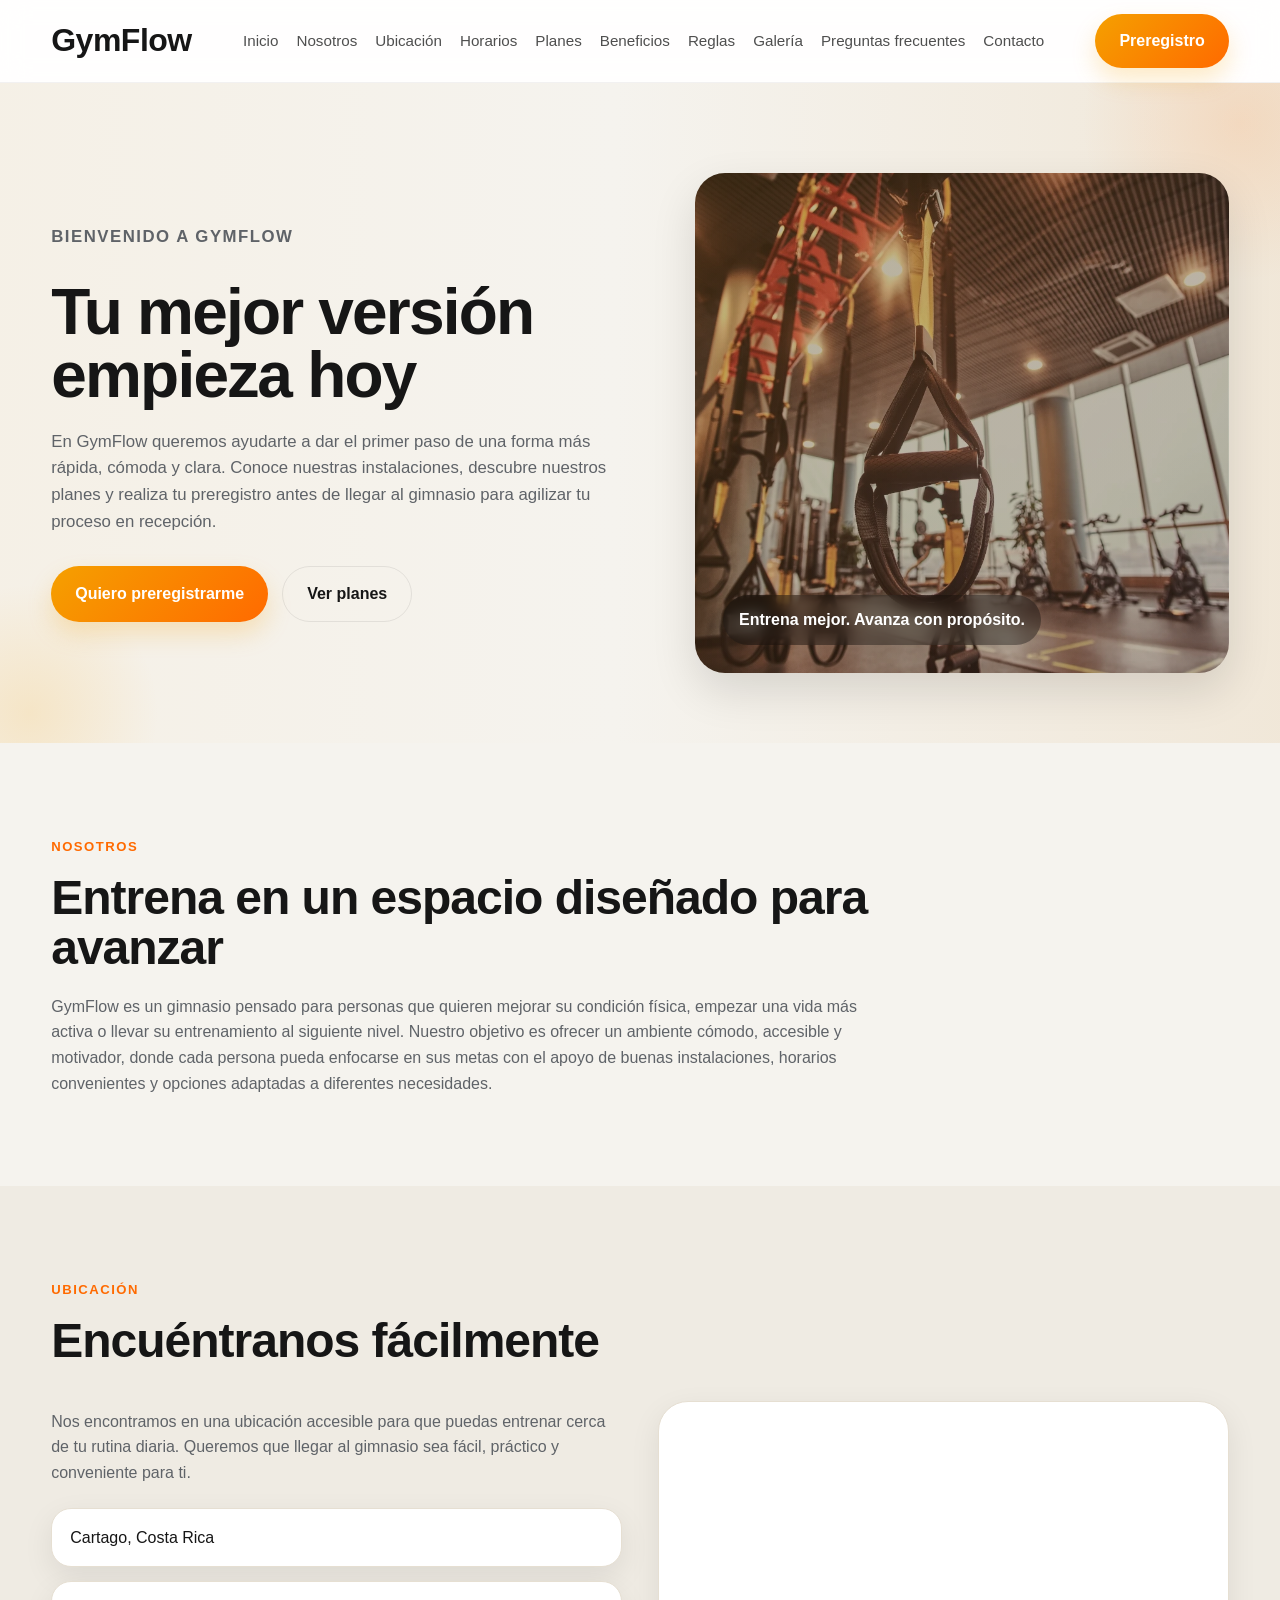
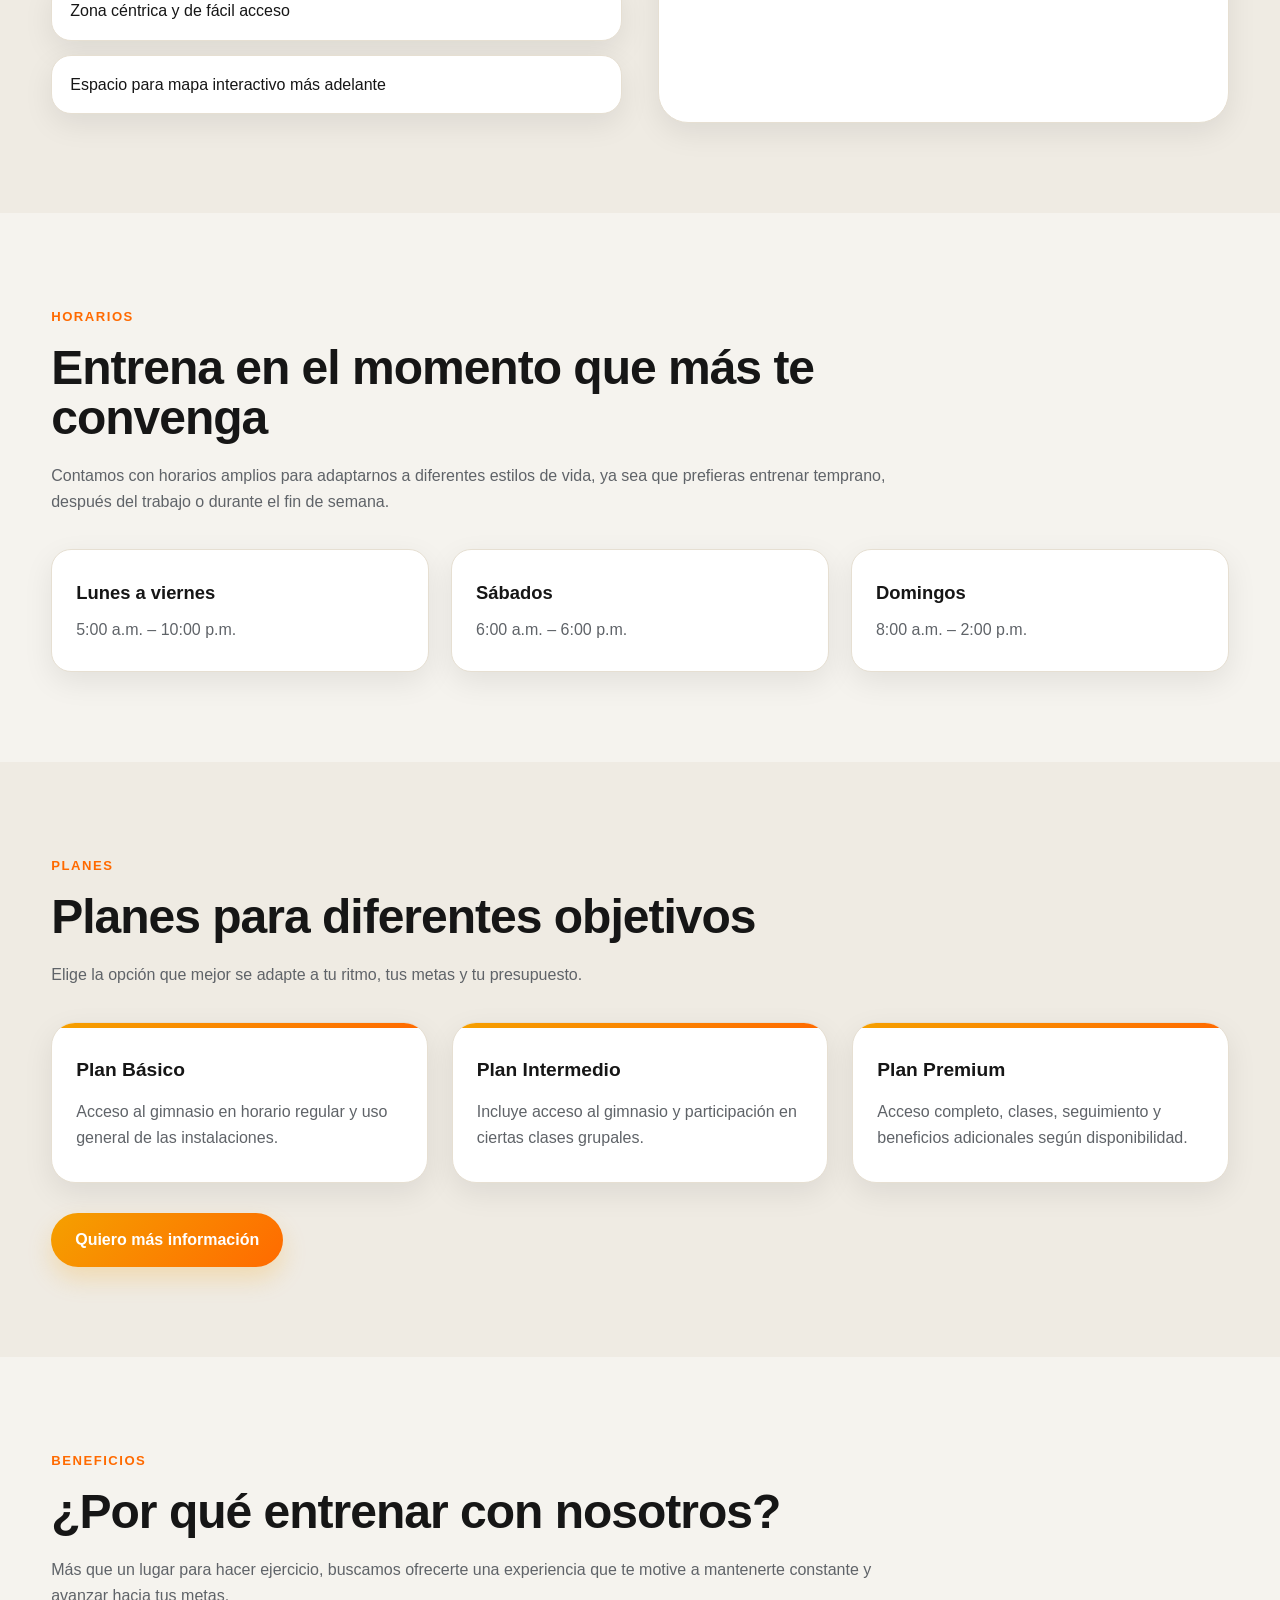
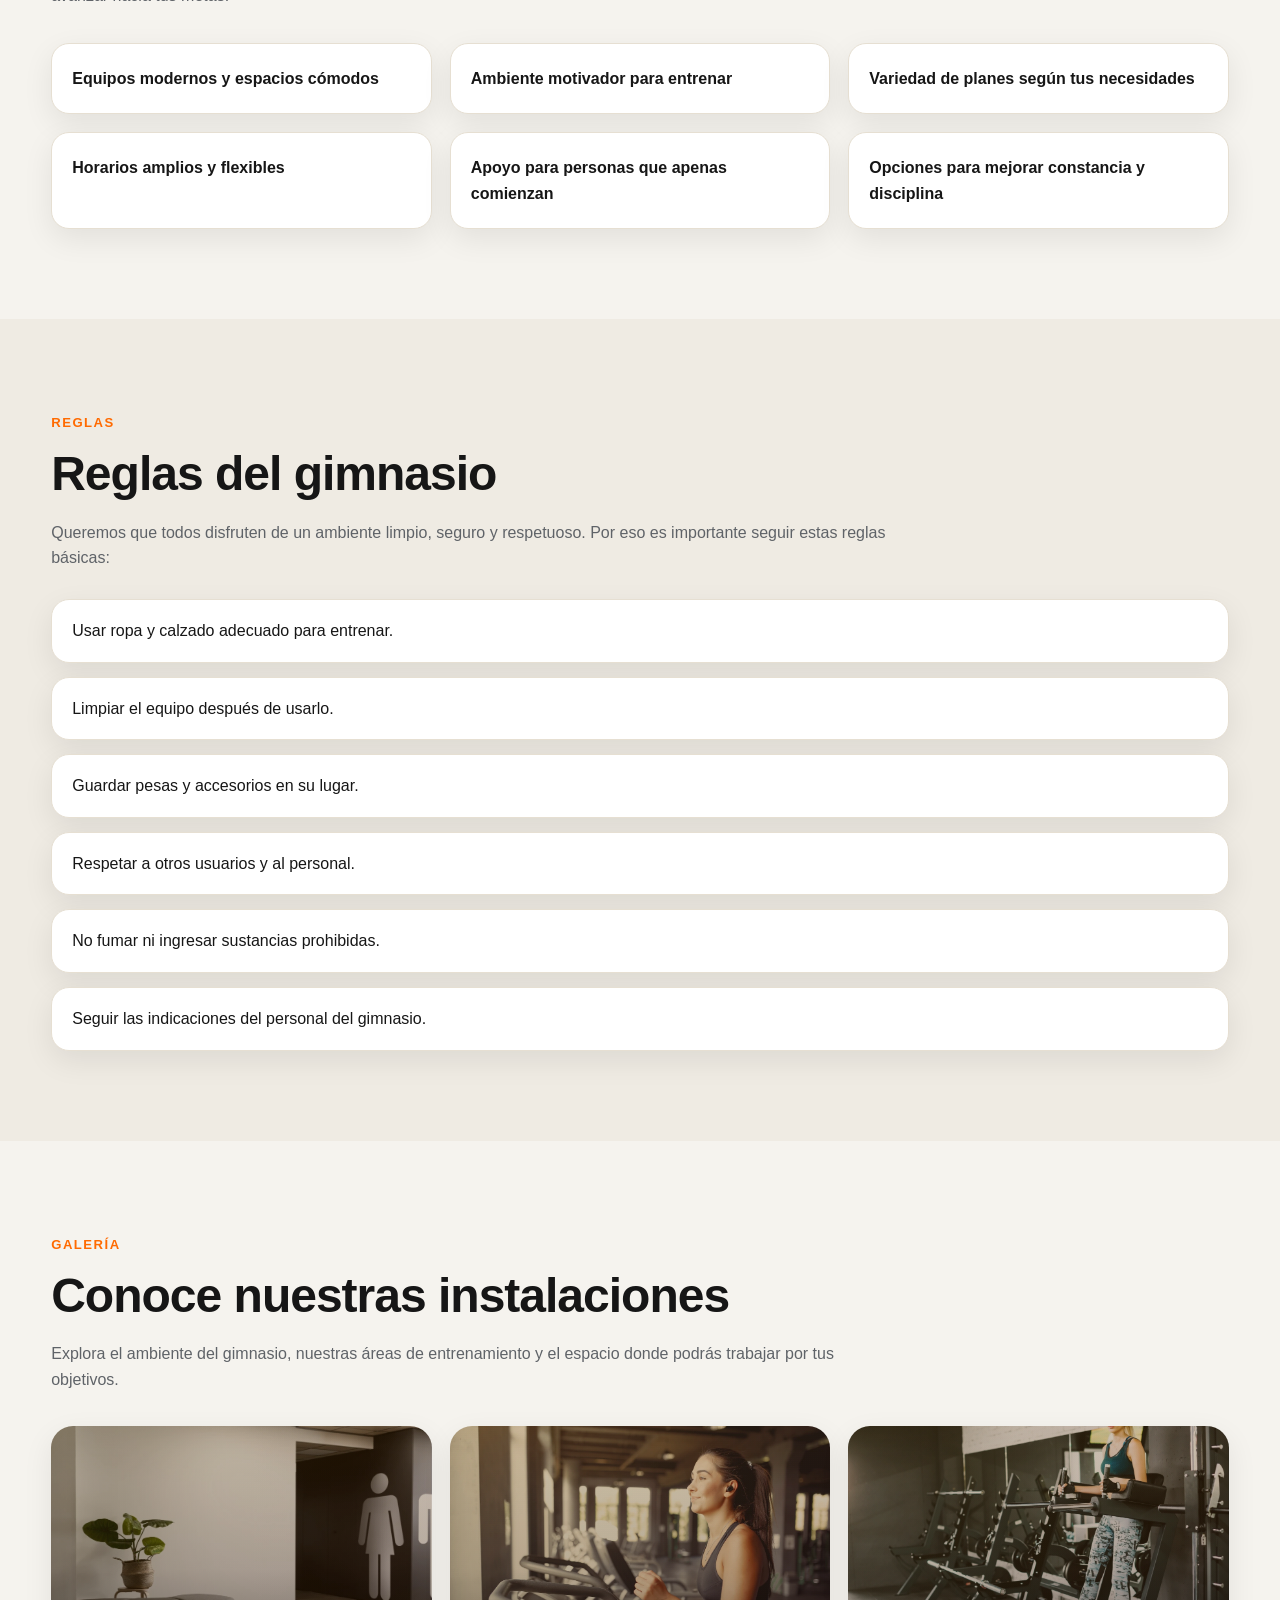
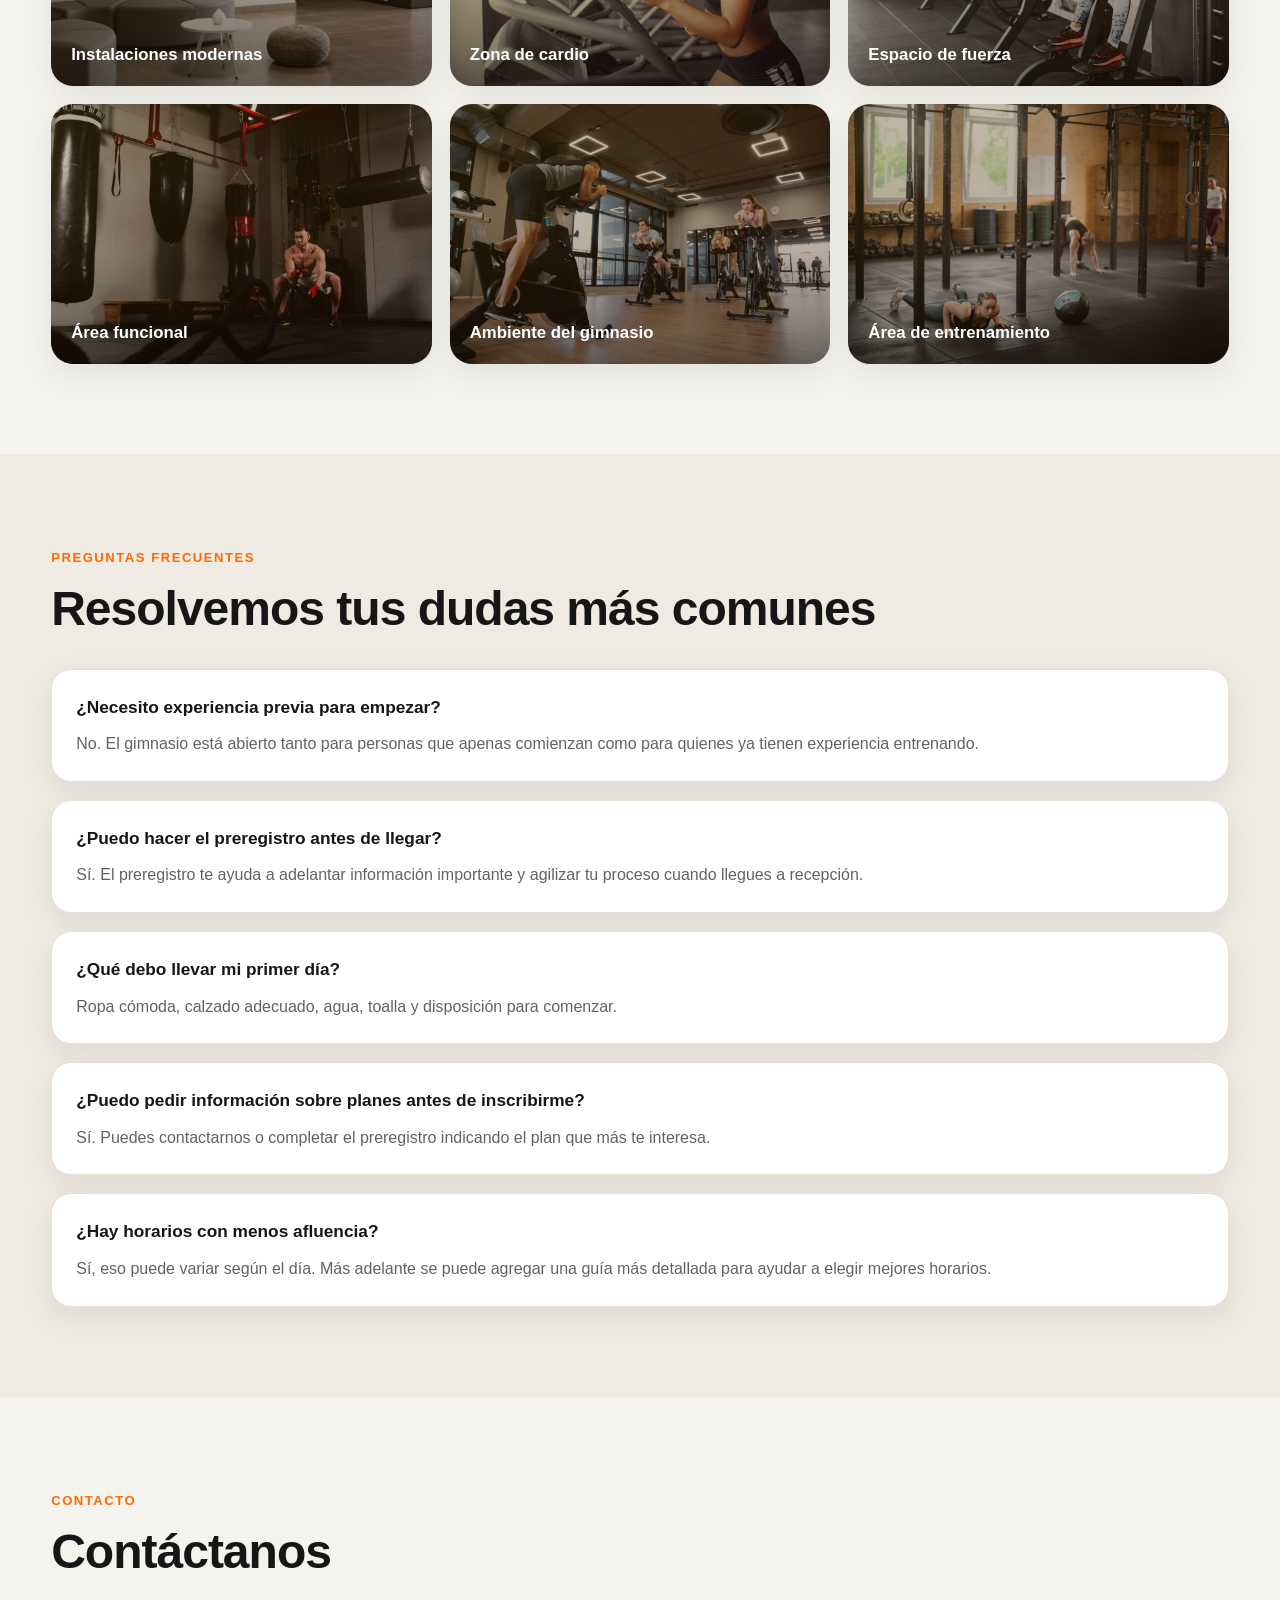
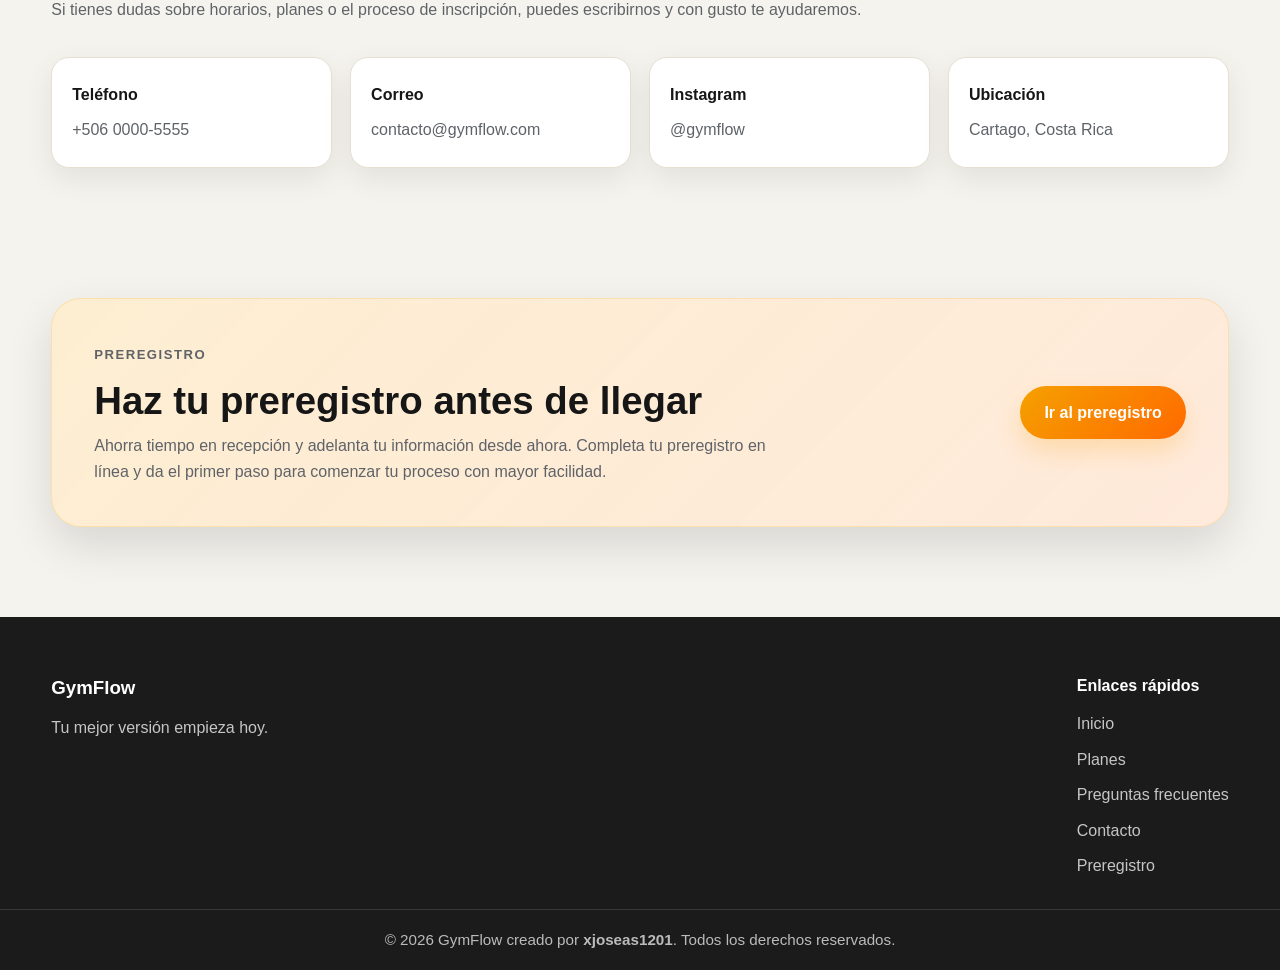
==== gymflow-frontend/index.html @ 2c4723ff "Initial frontend demo for GymFlow" ====
<!doctype html>
<html lang="es">
  <head>
    <meta charset="UTF-8" />
    <meta name="viewport" content="width=device-width, initial-scale=1.0" />
    <title>GymFlow | Tu mejor versión empieza hoy</title>
    <meta
      name="description"
      content="GymFlow es un gimnasio pensado para ayudarte a iniciar o mejorar tu entrenamiento. Conoce nuestros planes, horarios y realiza tu preregistro en línea."
    />

    <link rel="stylesheet" href="assets/css/style.css" />
    <link rel="stylesheet" href="assets/css/home.css" />
  </head>
  <body>
    <header class="header">
      <nav class="navbar container">
        <div class="logo">
          <a href="#inicio">GymFlow</a>
        </div>

        <ul class="nav-links">
          <li><a href="#inicio">Inicio</a></li>
          <li><a href="#nosotros">Nosotros</a></li>
          <li><a href="#ubicacion">Ubicación</a></li>
          <li><a href="#horarios">Horarios</a></li>
          <li><a href="#planes">Planes</a></li>
          <li><a href="#beneficios">Beneficios</a></li>
          <li><a href="#reglas">Reglas</a></li>
          <li><a href="#galeria">Galería</a></li>
          <li><a href="#faq">Preguntas frecuentes</a></li>
          <li><a href="#contacto">Contacto</a></li>
        </ul>

        <a href="pages/preregistro.html" class="btn btn-nav">Preregistro</a>
      </nav>
    </header>

    <main>
      <section id="inicio" class="hero">
        <div class="container hero-content">
          <div class="hero-text">
            <p class="hero-label">Bienvenido a GymFlow</p>
            <h1>Tu mejor versión empieza hoy</h1>
            <p>
              En GymFlow queremos ayudarte a dar el primer paso de una forma más
              rápida, cómoda y clara. Conoce nuestras instalaciones, descubre
              nuestros planes y realiza tu preregistro antes de llegar al
              gimnasio para agilizar tu proceso en recepción.
            </p>

            <div class="hero-buttons">
              <a href="pages/preregistro.html" class="btn btn-primary"
                >Quiero preregistrarme</a
              >
              <a href="#planes" class="btn btn-secondary">Ver planes</a>
            </div>
          </div>

          <div class="hero-image">
            <div class="image-placeholder">
              <p>Entrena mejor. Avanza con propósito.</p>
            </div>
          </div>
        </div>
      </section>

      <section id="nosotros" class="section">
        <div class="container">
          <div class="section-header">
            <p class="section-label">Nosotros</p>
            <h2>Entrena en un espacio diseñado para avanzar</h2>
          </div>

          <p class="section-text">
            GymFlow es un gimnasio pensado para personas que quieren mejorar su
            condición física, empezar una vida más activa o llevar su
            entrenamiento al siguiente nivel. Nuestro objetivo es ofrecer un
            ambiente cómodo, accesible y motivador, donde cada persona pueda
            enfocarse en sus metas con el apoyo de buenas instalaciones,
            horarios convenientes y opciones adaptadas a diferentes necesidades.
          </p>
        </div>
      </section>

      <section id="ubicacion" class="section section-alt">
        <div class="container">
          <div class="section-header">
            <p class="section-label">Ubicación</p>
            <h2>Encuéntranos fácilmente</h2>
          </div>

          <div class="two-columns">
            <div>
              <p class="section-text">
                Nos encontramos en una ubicación accesible para que puedas
                entrenar cerca de tu rutina diaria. Queremos que llegar al
                gimnasio sea fácil, práctico y conveniente para ti.
              </p>

              <ul class="info-list">
                <li>Cartago, Costa Rica</li>
                <li>Zona céntrica y de fácil acceso</li>
                <li>Espacio para mapa interactivo más adelante</li>
              </ul>
            </div>

            <div class="map-container">
              <iframe
                src="https://www.google.com/maps/embed?pb=!1m18!1m12!1m3!1d491.3841046056763!2d-83.93889364081153!3d9.844249893108488!2m3!1f0!2f0!3f0!3m2!1i1024!2i768!4f13.1!3m3!1m2!1s0x8fa11f0023ee3e59%3A0x6d7d7694dfd08d9c!2sParque%20Central%20Tejar%20de%20El%20Guarco!5e0!3m2!1ses-419!2scr!4v1776726598817!5m2!1ses-419!2scr"
                width="600"
                height="450"
                style="border: 0"
                allowfullscreen=""
                loading="lazy"
                referrerpolicy="no-referrer-when-downgrade"
              ></iframe>
            </div>
          </div>
        </div>
      </section>

      <section id="horarios" class="section">
        <div class="container">
          <div class="section-header">
            <p class="section-label">Horarios</p>
            <h2>Entrena en el momento que más te convenga</h2>
          </div>

          <p class="section-text">
            Contamos con horarios amplios para adaptarnos a diferentes estilos
            de vida, ya sea que prefieras entrenar temprano, después del trabajo
            o durante el fin de semana.
          </p>

          <div class="schedule-cards">
            <div class="schedule-card">
              <h3>Lunes a viernes</h3>
              <p>5:00 a.m. – 10:00 p.m.</p>
            </div>
            <div class="schedule-card">
              <h3>Sábados</h3>
              <p>6:00 a.m. – 6:00 p.m.</p>
            </div>
            <div class="schedule-card">
              <h3>Domingos</h3>
              <p>8:00 a.m. – 2:00 p.m.</p>
            </div>
          </div>
        </div>
      </section>

      <section id="planes" class="section section-alt">
        <div class="container">
          <div class="section-header">
            <p class="section-label">Planes</p>
            <h2>Planes para diferentes objetivos</h2>
          </div>

          <p class="section-text">
            Elige la opción que mejor se adapte a tu ritmo, tus metas y tu
            presupuesto.
          </p>

          <div class="cards-grid">
            <article class="card">
              <h3>Plan Básico</h3>
              <p>
                Acceso al gimnasio en horario regular y uso general de las
                instalaciones.
              </p>
            </article>

            <article class="card">
              <h3>Plan Intermedio</h3>
              <p>
                Incluye acceso al gimnasio y participación en ciertas clases
                grupales.
              </p>
            </article>

            <article class="card">
              <h3>Plan Premium</h3>
              <p>
                Acceso completo, clases, seguimiento y beneficios adicionales
                según disponibilidad.
              </p>
            </article>
          </div>

          <div class="section-action">
            <a href="#contacto" class="btn btn-primary"
              >Quiero más información</a
            >
          </div>
        </div>
      </section>

      <section id="beneficios" class="section">
        <div class="container">
          <div class="section-header">
            <p class="section-label">Beneficios</p>
            <h2>¿Por qué entrenar con nosotros?</h2>
          </div>

          <p class="section-text">
            Más que un lugar para hacer ejercicio, buscamos ofrecerte una
            experiencia que te motive a mantenerte constante y avanzar hacia tus
            metas.
          </p>

          <div class="benefits-grid">
            <div class="benefit-item">Equipos modernos y espacios cómodos</div>
            <div class="benefit-item">Ambiente motivador para entrenar</div>
            <div class="benefit-item">
              Variedad de planes según tus necesidades
            </div>
            <div class="benefit-item">Horarios amplios y flexibles</div>
            <div class="benefit-item">
              Apoyo para personas que apenas comienzan
            </div>
            <div class="benefit-item">
              Opciones para mejorar constancia y disciplina
            </div>
          </div>
        </div>
      </section>

      <section id="reglas" class="section section-alt">
        <div class="container">
          <div class="section-header">
            <p class="section-label">Reglas</p>
            <h2>Reglas del gimnasio</h2>
          </div>

          <p class="section-text">
            Queremos que todos disfruten de un ambiente limpio, seguro y
            respetuoso. Por eso es importante seguir estas reglas básicas:
          </p>

          <ul class="rules-list">
            <li>Usar ropa y calzado adecuado para entrenar.</li>
            <li>Limpiar el equipo después de usarlo.</li>
            <li>Guardar pesas y accesorios en su lugar.</li>
            <li>Respetar a otros usuarios y al personal.</li>
            <li>No fumar ni ingresar sustancias prohibidas.</li>
            <li>Seguir las indicaciones del personal del gimnasio.</li>
          </ul>
        </div>
      </section>

      <section id="galeria" class="section">
        <div class="container">
          <div class="section-header">
            <p class="section-label">Galería</p>
            <h2>Conoce nuestras instalaciones</h2>
          </div>

          <p class="section-text">
            Explora el ambiente del gimnasio, nuestras áreas de entrenamiento y
            el espacio donde podrás trabajar por tus objetivos.
          </p>

          <div class="gallery-grid">
            <div class="gallery-item gallery-item-1">
              Instalaciones modernas
            </div>
            <div class="gallery-item gallery-item-2">Zona de cardio</div>
            <div class="gallery-item gallery-item-3">Espacio de fuerza</div>
            <div class="gallery-item gallery-item-4">Área funcional</div>
            <div class="gallery-item gallery-item-5">Ambiente del gimnasio</div>
            <div class="gallery-item gallery-item-6">Área de entrenamiento</div>
          </div>
        </div>
      </section>

      <section id="faq" class="section section-alt">
        <div class="container">
          <div class="section-header">
            <p class="section-label">Preguntas frecuentes</p>
            <h2>Resolvemos tus dudas más comunes</h2>
          </div>

          <div class="faq-container">
            <article class="faq-item">
              <h3>¿Necesito experiencia previa para empezar?</h3>
              <p>
                No. El gimnasio está abierto tanto para personas que apenas
                comienzan como para quienes ya tienen experiencia entrenando.
              </p>
            </article>

            <article class="faq-item">
              <h3>¿Puedo hacer el preregistro antes de llegar?</h3>
              <p>
                Sí. El preregistro te ayuda a adelantar información importante y
                agilizar tu proceso cuando llegues a recepción.
              </p>
            </article>

            <article class="faq-item">
              <h3>¿Qué debo llevar mi primer día?</h3>
              <p>
                Ropa cómoda, calzado adecuado, agua, toalla y disposición para
                comenzar.
              </p>
            </article>

            <article class="faq-item">
              <h3>
                ¿Puedo pedir información sobre planes antes de inscribirme?
              </h3>
              <p>
                Sí. Puedes contactarnos o completar el preregistro indicando el
                plan que más te interesa.
              </p>
            </article>

            <article class="faq-item">
              <h3>¿Hay horarios con menos afluencia?</h3>
              <p>
                Sí, eso puede variar según el día. Más adelante se puede agregar
                una guía más detallada para ayudar a elegir mejores horarios.
              </p>
            </article>
          </div>
        </div>
      </section>

      <section id="contacto" class="section">
        <div class="container">
          <div class="section-header">
            <p class="section-label">Contacto</p>
            <h2>Contáctanos</h2>
          </div>

          <p class="section-text">
            Si tienes dudas sobre horarios, planes o el proceso de inscripción,
            puedes escribirnos y con gusto te ayudaremos.
          </p>

          <div class="contact-grid">
            <div class="contact-item">
              <h3>Teléfono</h3>
              <p>+506 0000-5555</p>
            </div>

            <div class="contact-item">
              <h3>Correo</h3>
              <p>contacto@gymflow.com</p>
            </div>

            <div class="contact-item">
              <h3>Instagram</h3>
              <p>@gymflow</p>
            </div>

            <div class="contact-item">
              <h3>Ubicación</h3>
              <p>Cartago, Costa Rica</p>
            </div>
          </div>
        </div>
      </section>

      <section class="cta-final">
        <div class="container cta-box">
          <div>
            <p class="section-label">Preregistro</p>
            <h2>Haz tu preregistro antes de llegar</h2>
            <p>
              Ahorra tiempo en recepción y adelanta tu información desde ahora.
              Completa tu preregistro en línea y da el primer paso para comenzar
              tu proceso con mayor facilidad.
            </p>
          </div>

          <div>
            <a href="pages/preregistro.html" class="btn btn-primary"
              >Ir al preregistro</a
            >
          </div>
        </div>
      </section>
    </main>

    <footer class="footer">
      <div class="container footer-content">
        <div>
          <h3>GymFlow</h3>
          <p>Tu mejor versión empieza hoy.</p>
        </div>

        <div>
          <h4>Enlaces rápidos</h4>
          <ul class="footer-links">
            <li><a href="#inicio">Inicio</a></li>
            <li><a href="#planes">Planes</a></li>
            <li><a href="#faq">Preguntas frecuentes</a></li>
            <li><a href="#contacto">Contacto</a></li>
            <li><a href="pages/preregistro.html">Preregistro</a></li>
          </ul>
        </div>
      </div>

      <div class="footer-bottom">
        <p>
          &copy; 2026 GymFlow creado por
          <strong
            ><a href="https://www.instagram.com/xjoseas1201"
              >xjoseas1201</a
            ></strong
          >. Todos los derechos reservados.
        </p>
      </div>
    </footer>

    <script src="assets/js/main.js"></script>
    <script src="assets/js/faq.js"></script>
  </body>
</html>
---- gymflow-frontend/assets/css/style.css ----
:root {
  --color-primary: #f5a000;
  --color-primary-dark: #d88700;
  --color-accent: #ff6a00;
  --color-text: #161616;
  --color-text-light: #5f6368;
  --color-bg: #f5f3ee;
  --color-surface: #ffffff;
  --color-surface-alt: #efebe3;
  --color-dark: #1b1b1b;
  --color-dark-soft: #2a2a2a;
  --color-border: #e6dfd2;
  --color-white: #ffffff;

  --shadow-soft: 0 10px 30px rgba(0, 0, 0, 0.08);
  --shadow-medium: 0 18px 45px rgba(0, 0, 0, 0.12);

  --radius-sm: 12px;
  --radius-md: 20px;
  --radius-lg: 30px;

  --container-width: 1200px;
  --transition: all 0.3s ease;
}

* {
  margin: 0;
  padding: 0;
  box-sizing: border-box;
}

html {
  scroll-behavior: smooth;
}

body {
  font-family: Arial, Helvetica, sans-serif;
  background: var(--color-bg);
  color: var(--color-text);
  line-height: 1.6;
}

img {
  max-width: 100%;
  display: block;
}

ul {
  list-style: none;
}

a {
  text-decoration: none;
  color: inherit;
}

.container {
  width: min(92%, var(--container-width));
  margin: 0 auto;
}

/* HEADER */
.header {
  position: sticky;
  top: 0;
  z-index: 1000;
  background: rgba(255, 255, 255, 0.92);
  backdrop-filter: blur(14px);
  border-bottom: 1px solid rgba(0, 0, 0, 0.05);
}

.navbar {
  min-height: 82px;
  display: flex;
  align-items: center;
  justify-content: space-between;
  gap: 22px;
}

.logo {
  flex-shrink: 0;
}

.logo a {
  font-size: 2rem;
  font-weight: 800;
  letter-spacing: -0.5px;
  color: var(--color-text);
}

.nav-links {
  display: flex;
  align-items: center;
  gap: 18px;
  flex-wrap: wrap;
  justify-content: center;
}

.nav-links a {
  font-size: 0.95rem;
  font-weight: 500;
  color: #4f4f4f;
  transition: var(--transition);
  position: relative;
}

.nav-links a:hover {
  color: var(--color-text);
}

.nav-links a::after {
  content: "";
  position: absolute;
  left: 0;
  bottom: -6px;
  width: 0;
  height: 2px;
  background: linear-gradient(90deg, var(--color-primary), var(--color-accent));
  transition: var(--transition);
}

.nav-links a:hover::after {
  width: 100%;
}

.btn {
  display: inline-flex;
  align-items: center;
  justify-content: center;
  padding: 14px 24px;
  border-radius: 999px;
  font-weight: 700;
  transition: var(--transition);
  cursor: pointer;
  border: none;
}

.btn-nav,
.btn-primary {
  background: linear-gradient(135deg, var(--color-primary), var(--color-accent));
  color: var(--color-white);
  box-shadow: 0 12px 24px rgba(245, 160, 0, 0.22);
}

.btn-nav:hover,
.btn-primary:hover {
  transform: translateY(-2px);
  box-shadow: 0 16px 30px rgba(245, 160, 0, 0.28);
}

.btn-secondary {
  background: transparent;
  color: var(--color-text);
  border: 1px solid rgba(0, 0, 0, 0.08);
}

.btn-secondary:hover {
  background: var(--color-surface);
  border-color: rgba(0, 0, 0, 0.14);
}

/* HERO */
.hero {
  padding: 90px 0 70px;
  background:
    linear-gradient(90deg, rgba(245, 240, 230, 0.95) 0%, rgba(245, 243, 238, 0.98) 48%, rgba(240, 230, 214, 0.9) 100%);
  position: relative;
  overflow: hidden;
}

.hero::before {
  content: "";
  position: absolute;
  top: -120px;
  right: -120px;
  width: 320px;
  height: 320px;
  background: radial-gradient(circle, rgba(255, 106, 0, 0.12), transparent 70%);
  border-radius: 50%;
}

.hero::after {
  content: "";
  position: absolute;
  left: -100px;
  bottom: -100px;
  width: 260px;
  height: 260px;
  background: radial-gradient(circle, rgba(245, 160, 0, 0.14), transparent 70%);
  border-radius: 50%;
}

.hero-content {
  display: grid;
  grid-template-columns: 1.05fr 0.95fr;
  align-items: center;
  gap: 54px;
  position: relative;
  z-index: 1;
}

.hero-label,
.section-label {
  display: inline-block;
  margin-bottom: 16px;
  font-size: 0.82rem;
  text-transform: uppercase;
  letter-spacing: 1.5px;
  font-weight: 800;
  color: var(--color-accent);
}

.hero-text h1 {
  font-size: clamp(2.6rem, 5vw, 4.5rem);
  line-height: 0.98;
  font-weight: 900;
  letter-spacing: -1.8px;
  max-width: 700px;
  margin-bottom: 22px;
}

.hero-text p {
  max-width: 620px;
  font-size: 1.05rem;
  color: var(--color-text-light);
  margin-bottom: 30px;
}

.hero-buttons {
  display: flex;
  flex-wrap: wrap;
  gap: 14px;
}

.hero-image {
  display: flex;
  justify-content: center;
}

.image-placeholder {
  width: 100%;
  min-height: 500px;
  border-radius: var(--radius-lg);
  background:
    linear-gradient(rgba(23, 23, 23, 0.28), rgba(23, 23, 23, 0.28)),
    linear-gradient(135deg, rgba(245, 160, 0, 0.18), rgba(255, 106, 0, 0.1)),
    url("../images/gimnasio.webp");
  background-size: cover;
  background-position: center;
  box-shadow: var(--shadow-medium);
  display: flex;
  align-items: flex-end;
  justify-content: flex-start;
  padding: 28px;
  position: relative;
  overflow: hidden;
}
.image-placeholder p {
  color: var(--color-white);
  font-size: 1rem;
  font-weight: 700;
  background: rgba(0, 0, 0, 0.35);
  padding: 12px 16px;
  border-radius: 999px;
  backdrop-filter: blur(8px);
}

/* SECTIONS */
.section {
  padding: 90px 0;
}

.section-alt {
  background: var(--color-surface-alt);
}

.section-header {
  margin-bottom: 20px;
}

.section-header h2 {
  font-size: clamp(2rem, 4vw, 3rem);
  line-height: 1.05;
  letter-spacing: -1px;
  max-width: 900px;
}

.section-text {
  max-width: 850px;
  color: var(--color-text-light);
  font-size: 1rem;
}

/* LAYOUT BLOCKS */
.two-columns {
  display: grid;
  grid-template-columns: 1fr 1fr;
  gap: 36px;
  align-items: center;
  margin-top: 34px;
}

.info-list {
  margin-top: 22px;
  display: grid;
  gap: 14px;
}

.info-list li {
  background: var(--color-surface);
  padding: 16px 18px;
  border-radius: var(--radius-md);
  border: 1px solid var(--color-border);
  box-shadow: var(--shadow-soft);
  font-weight: 500;
}

.map-container {
  min-height: 320px;
  border-radius: var(--radius-lg);
  overflow: hidden;
  box-shadow: var(--shadow-soft);
  border: 1px solid var(--color-border);
  background: var(--color-surface);
}

.map-container iframe {
  width: 100%;
  height: 320px;
  display: block;
  border: none;
}

/* SCHEDULE */
.schedule-cards {
  margin-top: 34px;
  display: grid;
  grid-template-columns: repeat(3, 1fr);
  gap: 22px;
}

.schedule-card {
  background: var(--color-surface);
  padding: 28px 24px;
  border-radius: var(--radius-md);
  border: 1px solid var(--color-border);
  box-shadow: var(--shadow-soft);
  transition: var(--transition);
}

.schedule-card:hover {
  transform: translateY(-6px);
}

.schedule-card h3 {
  margin-bottom: 10px;
  font-size: 1.15rem;
}

.schedule-card p {
  color: var(--color-text-light);
  font-weight: 500;
}

/* GENERAL CARDS */
.cards-grid {
  margin-top: 34px;
  display: grid;
  grid-template-columns: repeat(3, 1fr);
  gap: 24px;
}

.card {
  background: var(--color-surface);
  border-radius: 24px;
  padding: 32px 24px;
  border: 1px solid var(--color-border);
  box-shadow: var(--shadow-soft);
  transition: var(--transition);
  position: relative;
  overflow: hidden;
}

.card::before {
  content: "";
  position: absolute;
  top: 0;
  left: 0;
  width: 100%;
  height: 5px;
  background: linear-gradient(90deg, var(--color-primary), var(--color-accent));
}

.card:hover {
  transform: translateY(-8px);
  box-shadow: var(--shadow-medium);
}

.card h3 {
  font-size: 1.2rem;
  margin-bottom: 14px;
}

.card p {
  color: var(--color-text-light);
}

.section-action {
  margin-top: 30px;
}

/* BENEFITS */
.benefits-grid {
  margin-top: 34px;
  display: grid;
  grid-template-columns: repeat(3, 1fr);
  gap: 18px;
}

.benefit-item {
  background: var(--color-surface);
  padding: 22px 20px;
  border-radius: 18px;
  border: 1px solid var(--color-border);
  box-shadow: var(--shadow-soft);
  font-weight: 600;
  transition: var(--transition);
}

.benefit-item:hover {
  transform: translateY(-5px);
}

/* RULES */
.rules-list {
  margin-top: 28px;
  display: grid;
  gap: 14px;
}

.rules-list li {
  background: var(--color-surface);
  padding: 18px 20px;
  border-radius: 18px;
  border: 1px solid var(--color-border);
  box-shadow: var(--shadow-soft);
}

/* GALLERY */
.gallery-grid {
  margin-top: 34px;
  display: grid;
  grid-template-columns: repeat(3, 1fr);
  gap: 18px;
}

.gallery-item {
  min-height: 260px;
  border-radius: 22px;
  background-size: cover;
  background-repeat: no-repeat;
  background-position: center center;
  box-shadow: var(--shadow-soft);
  display: flex;
  align-items: flex-end;
  justify-content: flex-start;
  padding: 20px;
  color: var(--color-white);
  font-weight: 700;
  overflow: hidden;
  position: relative;
  isolation: isolate;
}

.gallery-item::before {
  content: "";
  position: absolute;
  inset: 0;
  background: linear-gradient(
    to top,
    rgba(0, 0, 0, 0.45) 0%,
    rgba(0, 0, 0, 0.15) 45%,
    rgba(0, 0, 0, 0.05) 100%
  );
  z-index: -1;
}

.gallery-item {
  font-size: 1.05rem;
  line-height: 1.3;
}

.gallery-item-1 {
  background:
    linear-gradient(rgba(20, 20, 20, 0.16), rgba(20, 20, 20, 0.16)),
    linear-gradient(135deg, rgba(245, 160, 0, 0.15), rgba(255, 106, 0, 0.12)),
    url("../images/recepcion.webp");
    background-size: cover;
    background-position: center;
}

.gallery-item-2 {
  background:
    linear-gradient(rgba(20, 20, 20, 0.16), rgba(20, 20, 20, 0.16)),
    linear-gradient(135deg, rgba(245, 160, 0, 0.15), rgba(255, 106, 0, 0.12)),
    url("../images/cardio.webp");
    background-size: cover;
    background-position: center;

}

.gallery-item-3 {
  background:
    linear-gradient(rgba(20, 20, 20, 0.16), rgba(20, 20, 20, 0.16)),
    linear-gradient(135deg, rgba(245, 160, 0, 0.15), rgba(255, 106, 0, 0.12)),
    url("../images/pesas.webp");
    background-size: cover;
    background-position: center;
}

.gallery-item-4 {
  background:
    linear-gradient(rgba(20, 20, 20, 0.16), rgba(20, 20, 20, 0.16)),
    linear-gradient(135deg, rgba(245, 160, 0, 0.15), rgba(255, 106, 0, 0.12)),
    url("../images/funcional.webp");
    background-size: cover;
    background-position: center;
}

.gallery-item-5 {
  background:
    linear-gradient(rgba(20, 20, 20, 0.16), rgba(20, 20, 20, 0.16)),
    linear-gradient(135deg, rgba(245, 160, 0, 0.15), rgba(255, 106, 0, 0.12)),
    url("../images/ambiente.webp");
    background-size: cover;
    background-position: center;

}

.gallery-item-6 {
  background:
    linear-gradient(rgba(20, 20, 20, 0.16), rgba(20, 20, 20, 0.16)),
    linear-gradient(135deg, rgba(245, 160, 0, 0.15), rgba(255, 106, 0, 0.12)),
    url("../images/adicional.webp");
    background-size: cover;
    background-position: center;
}

@media (max-width: 1024px) {
  .gallery-grid {
    grid-template-columns: repeat(2, 1fr);
  }
}

@media (max-width: 640px) {
  .gallery-grid {
    grid-template-columns: 1fr;
  }

  .gallery-item {
    min-height: 220px;
  }
}

/* FAQ */
.faq-container {
  margin-top: 34px;
  display: grid;
  gap: 18px;
}

.faq-item {
  background: var(--color-surface);
  padding: 24px;
  border-radius: 20px;
  border: 1px solid var(--color-border);
  box-shadow: var(--shadow-soft);
  transition: var(--transition);
}

.faq-item:hover {
  transform: translateY(-4px);
}

.faq-item h3 {
  margin-bottom: 10px;
  font-size: 1.08rem;
}

.faq-item p {
  color: var(--color-text-light);
}

/* CONTACT */
.contact-grid {
  margin-top: 34px;
  display: grid;
  grid-template-columns: repeat(4, 1fr);
  gap: 18px;
}

.contact-item {
  background: var(--color-surface);
  padding: 24px 20px;
  border-radius: 18px;
  border: 1px solid var(--color-border);
  box-shadow: var(--shadow-soft);
  transition: var(--transition);
}

.contact-item:hover {
  transform: translateY(-5px);
}

.contact-item h3 {
  margin-bottom: 10px;
  font-size: 1rem;
}

.contact-item p {
  color: var(--color-text-light);
  font-weight: 500;
}

/* CTA */
.cta-final {
  padding: 40px 0 90px;
}

.cta-box {
  background:
    linear-gradient(135deg, rgba(245, 160, 0, 0.18), rgba(255, 106, 0, 0.14)),
    var(--color-surface);
  border-radius: 30px;
  padding: 42px;
  box-shadow: var(--shadow-medium);
  border: 1px solid rgba(245, 160, 0, 0.18);
  display: flex;
  align-items: center;
  justify-content: space-between;
  gap: 28px;
}

.cta-box h2 {
  font-size: clamp(1.8rem, 3vw, 2.6rem);
  line-height: 1.05;
  margin-bottom: 12px;
}

.cta-box p {
  max-width: 700px;
  color: var(--color-text-light);
}

/* FOOTER */
.footer {
  background: var(--color-dark);
  color: var(--color-white);
  padding-top: 56px;
}

.footer-content {
  display: flex;
  justify-content: space-between;
  gap: 40px;
  padding-bottom: 30px;
}

.footer-content h3,
.footer-content h4 {
  margin-bottom: 12px;
}

.footer-content p,
.footer-links a {
  color: rgba(255, 255, 255, 0.75);
}

.footer-links {
  display: grid;
  gap: 10px;
}

.footer-links a:hover {
  color: var(--color-white);
}

.footer-bottom {
  border-top: 1px solid rgba(255, 255, 255, 0.12);
  text-align: center;
  padding: 18px 0;
  color: rgba(255, 255, 255, 0.7);
  font-size: 0.95rem;
}

/* RESPONSIVE */
@media (max-width: 1100px) {
  .navbar {
    min-height: auto;
    padding: 16px 0;
    flex-wrap: wrap;
    justify-content: center;
  }

  .logo {
    width: 100%;
    text-align: center;
  }

  .nav-links {
    width: 100%;
    justify-content: center;
  }

  .hero-content,
  .two-columns,
  .schedule-cards,
  .cards-grid,
  .benefits-grid,
  .gallery-grid,
  .contact-grid {
    grid-template-columns: repeat(2, 1fr);
  }

  .cta-box {
    flex-direction: column;
    align-items: flex-start;
  }

  .hero {
    padding-top: 70px;
  }
}

@media (max-width: 820px) {
  .navbar {
    min-height: 72px;
    flex-direction: row;
    justify-content: space-between;
    align-items: center;
    flex-wrap: nowrap;
    gap: 12px;
    padding: 12px 0;
  }

  .logo {
    width: auto;
    text-align: left;
  }

  .nav-links {
    display: none;
  }

  .btn-nav {
    width: auto;
    max-width: none;
    padding: 12px 18px;
    font-size: 0.95rem;
  }

  .hero-content,
  .two-columns,
  .schedule-cards,
  .cards-grid,
  .benefits-grid,
  .gallery-grid,
  .contact-grid,
  .footer-content {
    grid-template-columns: 1fr;
    display: grid;
  }

  .hero-text {
    order: 1;
  }

  .hero-image {
    order: 2;
  }

  .image-placeholder {
    min-height: 360px;
  }

  .section {
    padding: 72px 0;
  }
}

@media (max-width: 640px) {
  .logo a {
    font-size: 1.7rem;
  }

  .hero {
    padding: 56px 0 48px;
  }

  .hero-text h1 {
    font-size: 2.3rem;
  }

  .hero-buttons {
    flex-direction: column;
    align-items: stretch;
  }

  .btn {
    width: 100%;
    text-align: center;
  }

  .btn-nav {
    width: auto;
    padding: 10px 16px;
    font-size: 0.9rem;
  }

  .image-placeholder {
    min-height: 300px;
    padding: 20px;
  }

  .cta-box {
    padding: 30px 22px;
  }
}
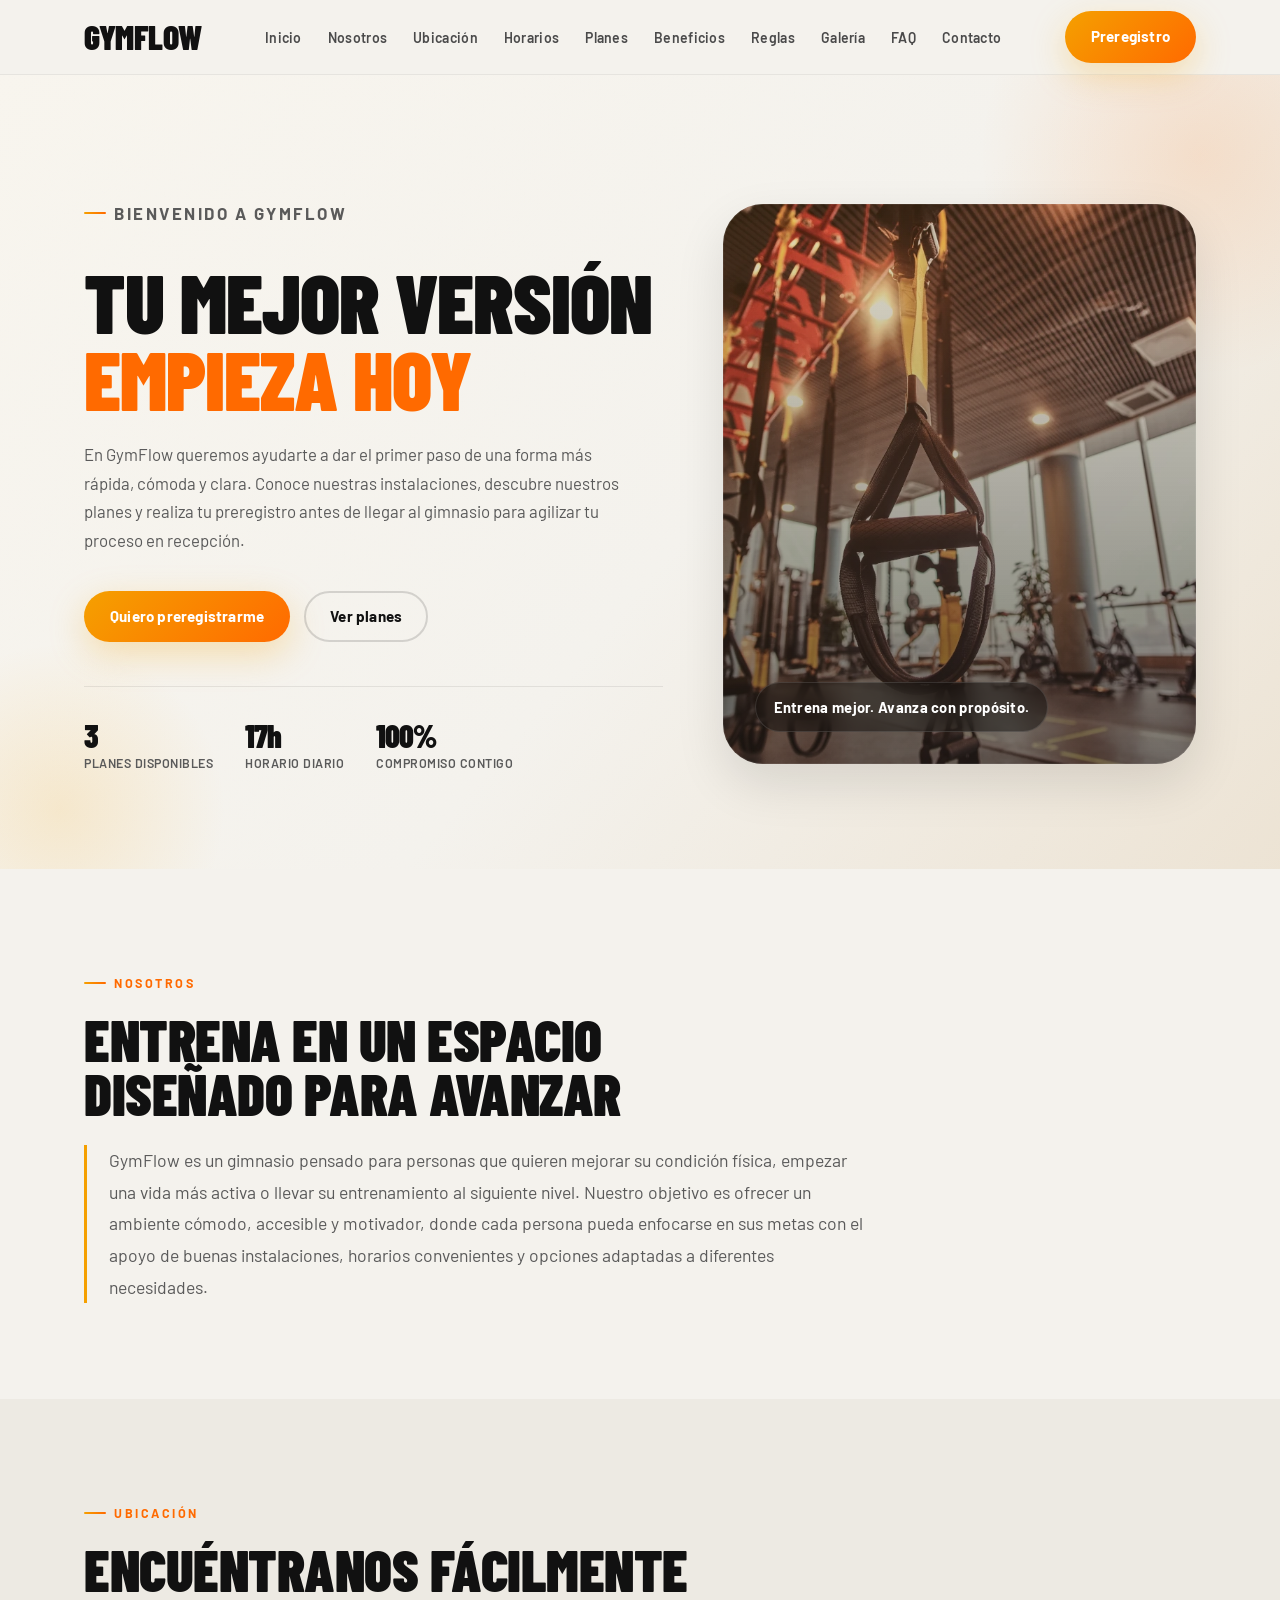
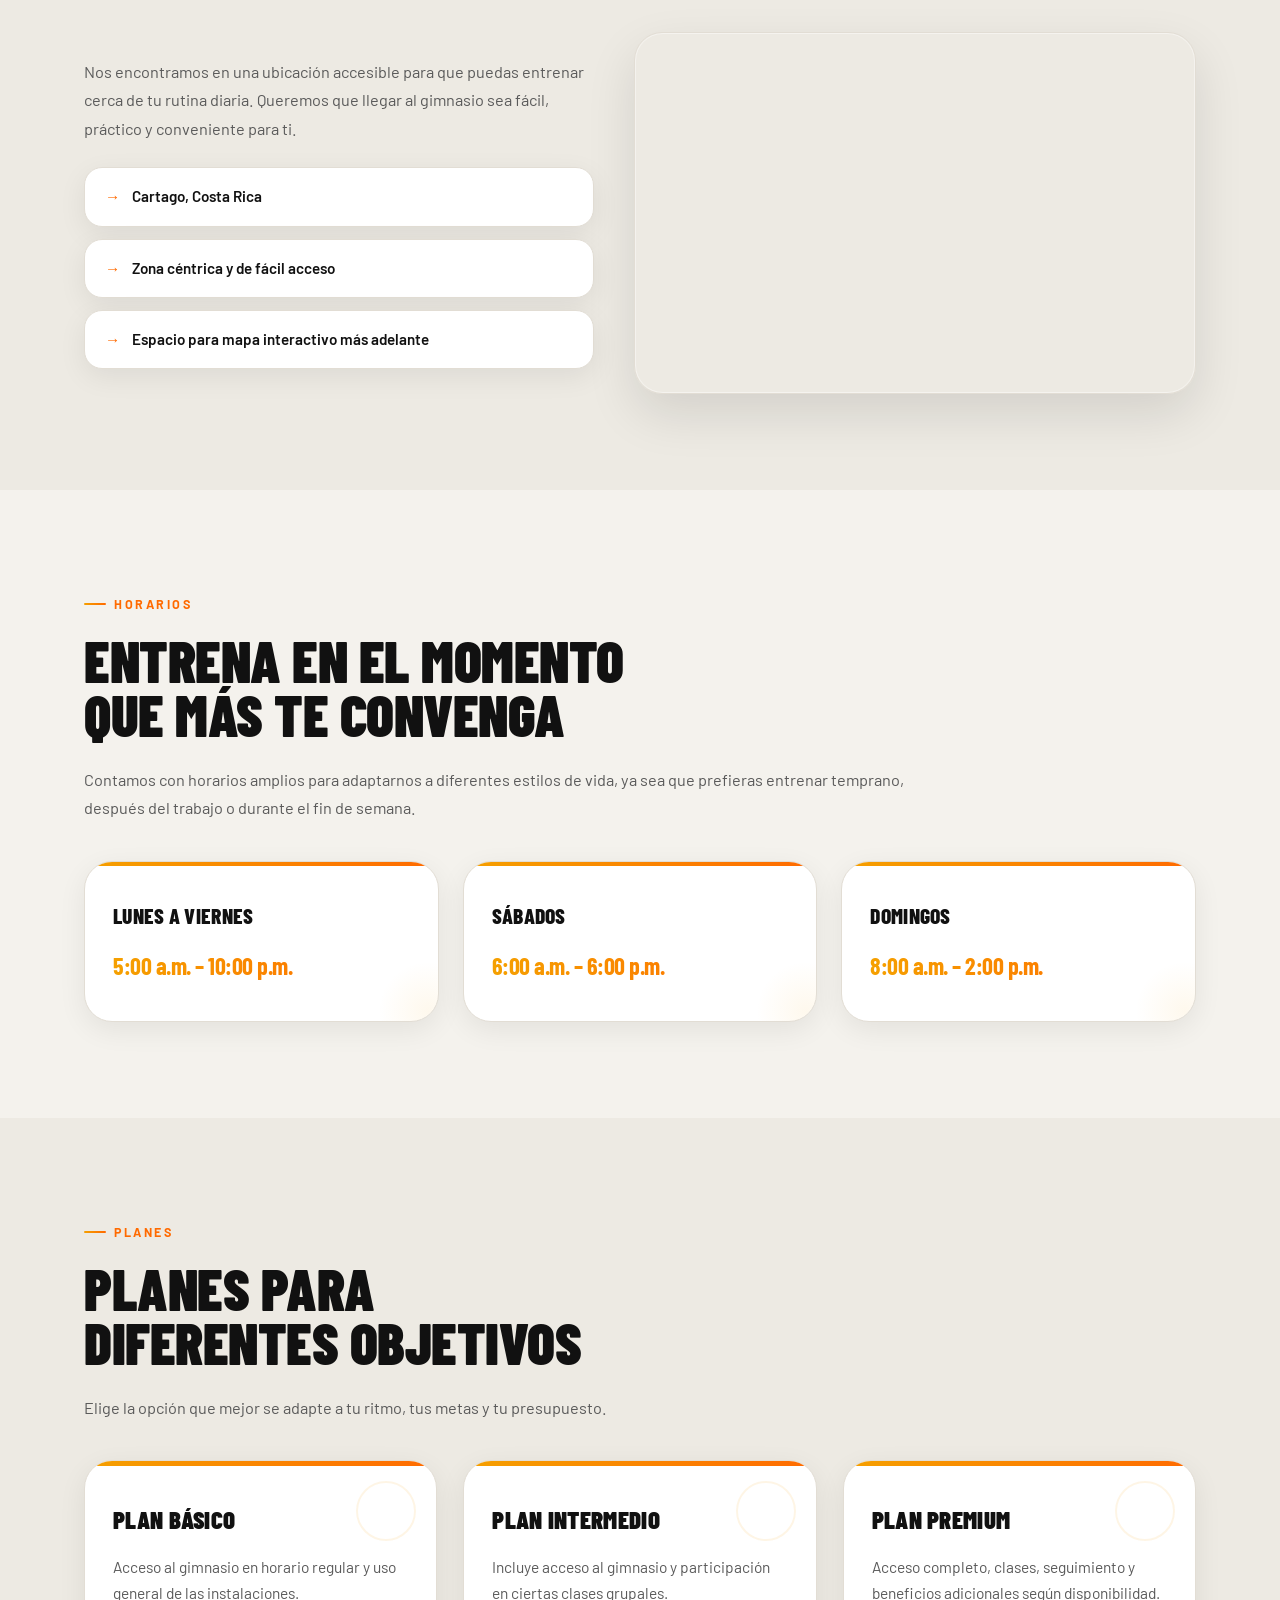
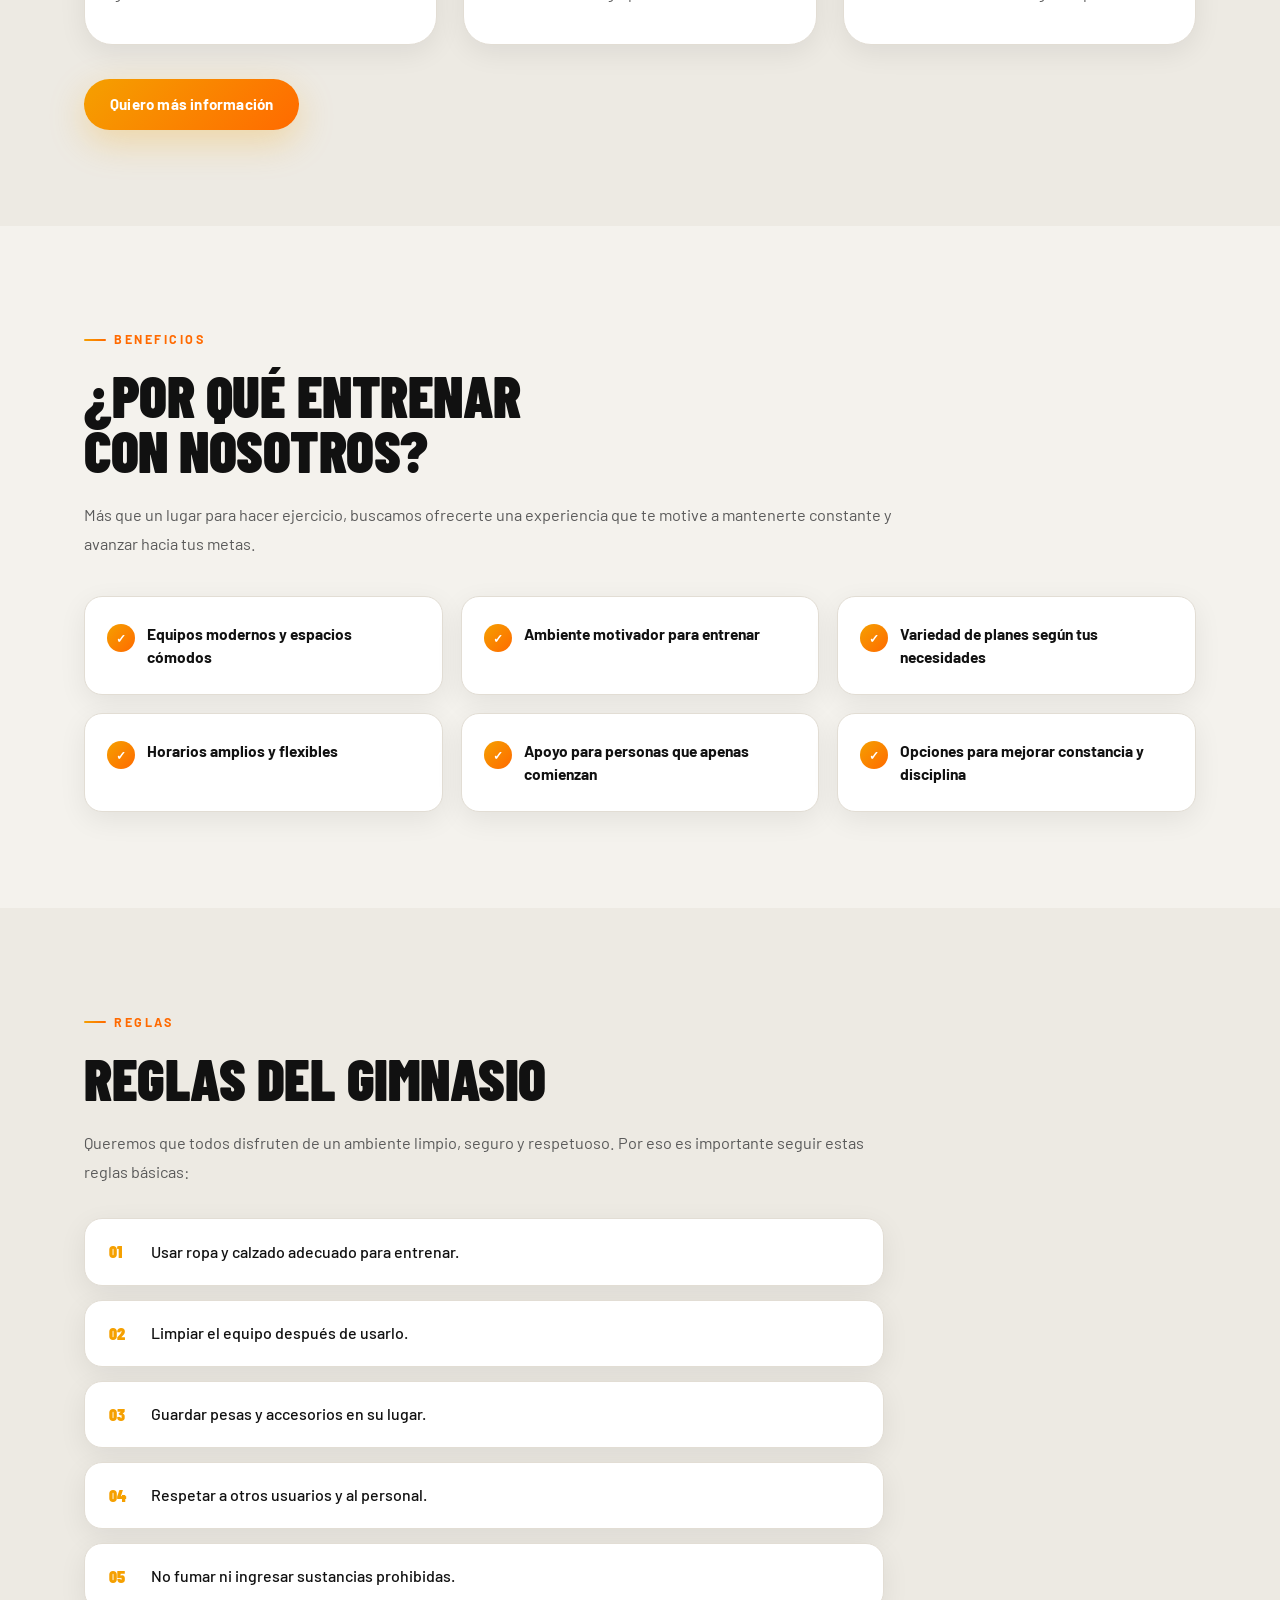
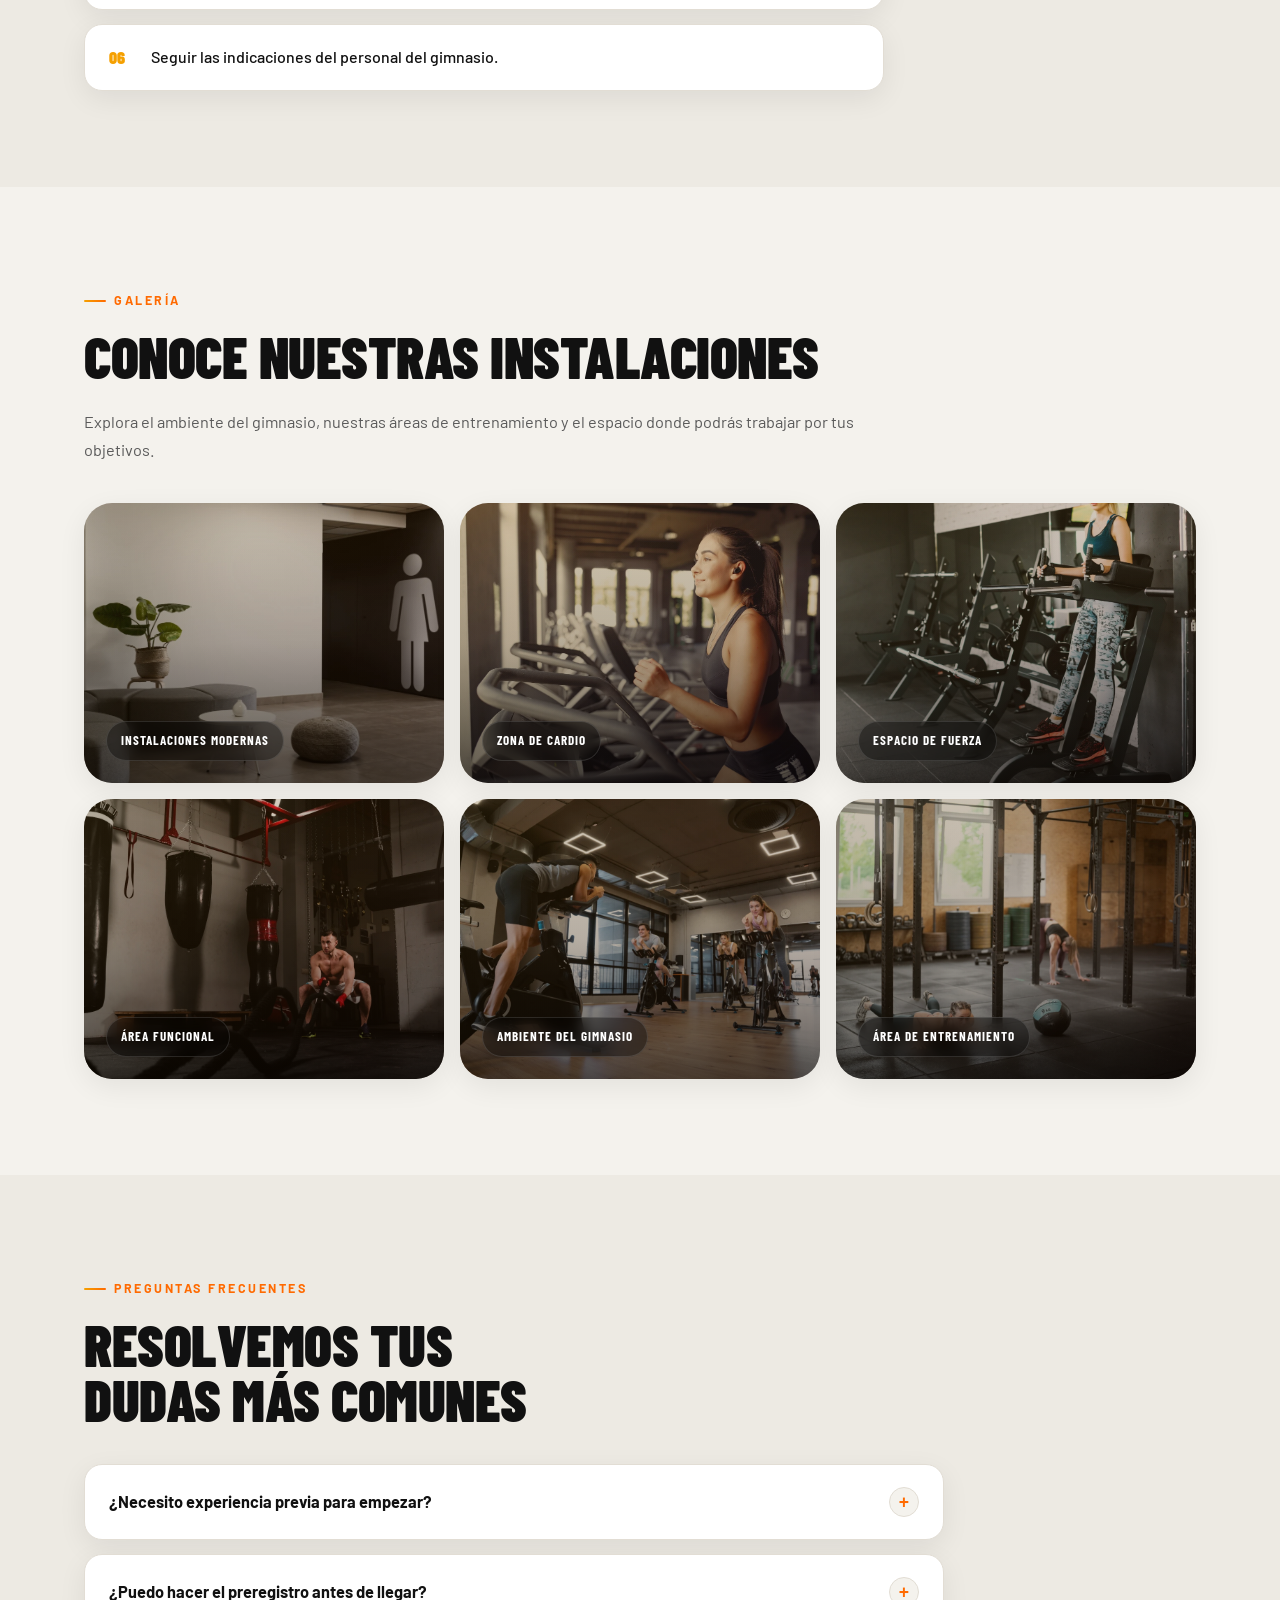
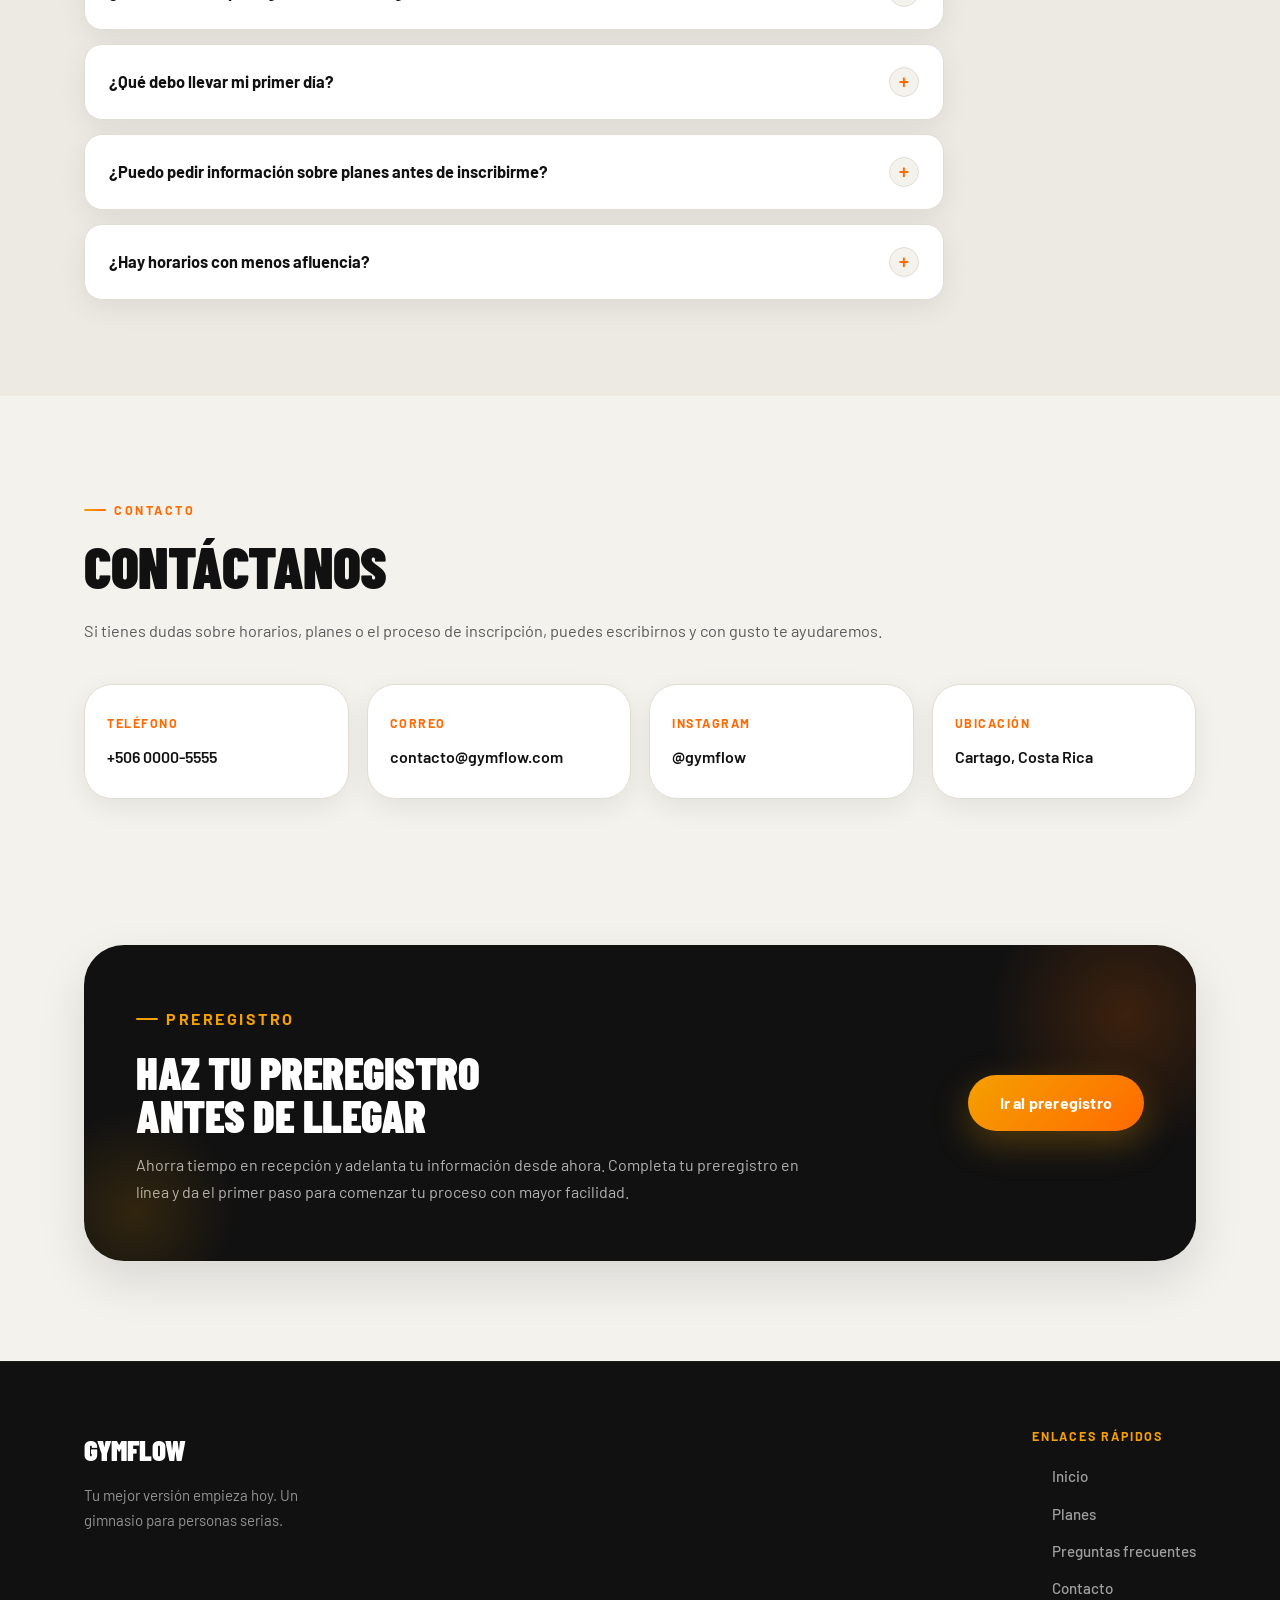
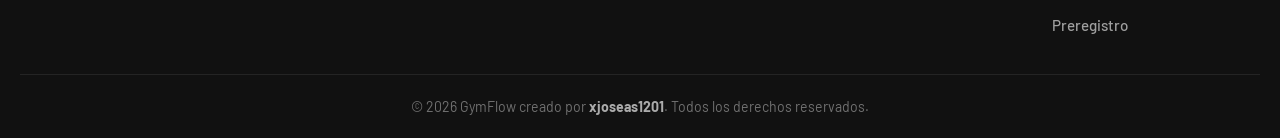
==== commit cce6df6a: "Set up Laravel backend base and configure MySQL connection" ====
--- a/gymflow-frontend/index.html
+++ b/gymflow-frontend/index.html
@@ -9,11 +9,16 @@
       content="GymFlow es un gimnasio pensado para ayudarte a iniciar o mejorar tu entrenamiento. Conoce nuestros planes, horarios y realiza tu preregistro en línea."
     />
 
+    <link rel="preconnect" href="https://fonts.googleapis.com" />
+    <link rel="preconnect" href="https://fonts.gstatic.com" crossorigin />
+
     <link rel="stylesheet" href="assets/css/style.css" />
     <link rel="stylesheet" href="assets/css/home.css" />
   </head>
   <body>
-    <header class="header">
+
+    <!-- HEADER -->
+    <header class="header" id="header">
       <nav class="navbar container">
         <div class="logo">
           <a href="#inicio">GymFlow</a>
@@ -28,20 +33,44 @@
           <li><a href="#beneficios">Beneficios</a></li>
           <li><a href="#reglas">Reglas</a></li>
           <li><a href="#galeria">Galería</a></li>
-          <li><a href="#faq">Preguntas frecuentes</a></li>
+          <li><a href="#faq">FAQ</a></li>
           <li><a href="#contacto">Contacto</a></li>
         </ul>
 
         <a href="pages/preregistro.html" class="btn btn-nav">Preregistro</a>
+
+        <button class="hamburger" id="hamburger" aria-label="Abrir menú" aria-expanded="false">
+          <span></span>
+          <span></span>
+          <span></span>
+        </button>
       </nav>
     </header>
 
+    <!-- MOBILE NAV -->
+    <nav class="mobile-nav" id="mobileNav" aria-hidden="true">
+      <button class="mobile-nav-close" id="mobileNavClose" aria-label="Cerrar menú">✕</button>
+      <a href="#inicio"     onclick="closeMobileNav()">Inicio</a>
+      <a href="#nosotros"   onclick="closeMobileNav()">Nosotros</a>
+      <a href="#ubicacion"  onclick="closeMobileNav()">Ubicación</a>
+      <a href="#horarios"   onclick="closeMobileNav()">Horarios</a>
+      <a href="#planes"     onclick="closeMobileNav()">Planes</a>
+      <a href="#beneficios" onclick="closeMobileNav()">Beneficios</a>
+      <a href="#galeria"    onclick="closeMobileNav()">Galería</a>
+      <a href="#faq"        onclick="closeMobileNav()">FAQ</a>
+      <a href="#contacto"   onclick="closeMobileNav()">Contacto</a>
+      <a href="pages/preregistro.html" class="btn btn-primary" style="margin-top:8px">Preregistro</a>
+    </nav>
+
     <main>
+      <!-- HERO -->
       <section id="inicio" class="hero">
+        <div class="hero-grain" aria-hidden="true"></div>
         <div class="container hero-content">
+
           <div class="hero-text">
             <p class="hero-label">Bienvenido a GymFlow</p>
-            <h1>Tu mejor versión empieza hoy</h1>
+            <h1>Tu mejor versión<br><em>empieza hoy</em></h1>
             <p>
               En GymFlow queremos ayudarte a dar el primer paso de una forma más
               rápida, cómoda y clara. Conoce nuestras instalaciones, descubre
@@ -50,10 +79,23 @@
             </p>
 
             <div class="hero-buttons">
-              <a href="pages/preregistro.html" class="btn btn-primary"
-                >Quiero preregistrarme</a
-              >
+              <a href="pages/preregistro.html" class="btn btn-primary">Quiero preregistrarme</a>
               <a href="#planes" class="btn btn-secondary">Ver planes</a>
+            </div>
+
+            <div class="hero-stats">
+              <div class="hero-stat-item">
+                <span class="hero-stat-value">3</span>
+                <span class="hero-stat-label">Planes disponibles</span>
+              </div>
+              <div class="hero-stat-item">
+                <span class="hero-stat-value">17h</span>
+                <span class="hero-stat-label">Horario diario</span>
+              </div>
+              <div class="hero-stat-item">
+                <span class="hero-stat-value">100%</span>
+                <span class="hero-stat-label">Compromiso contigo</span>
+              </div>
             </div>
           </div>
 
@@ -62,17 +104,19 @@
               <p>Entrena mejor. Avanza con propósito.</p>
             </div>
           </div>
-        </div>
-      </section>
-
+
+        </div>
+      </section>
+
+      <!-- NOSOTROS -->
       <section id="nosotros" class="section">
         <div class="container">
-          <div class="section-header">
+          <div class="section-header reveal">
             <p class="section-label">Nosotros</p>
-            <h2>Entrena en un espacio diseñado para avanzar</h2>
-          </div>
-
-          <p class="section-text">
+            <h2>Entrena en un espacio<br>diseñado para avanzar</h2>
+          </div>
+
+          <p class="section-text reveal reveal-delay-1">
             GymFlow es un gimnasio pensado para personas que quieren mejorar su
             condición física, empezar una vida más activa o llevar su
             entrenamiento al siguiente nivel. Nuestro objetivo es ofrecer un
@@ -83,15 +127,16 @@
         </div>
       </section>
 
+      <!-- UBICACIÓN -->
       <section id="ubicacion" class="section section-alt">
         <div class="container">
-          <div class="section-header">
+          <div class="section-header reveal">
             <p class="section-label">Ubicación</p>
             <h2>Encuéntranos fácilmente</h2>
           </div>
 
           <div class="two-columns">
-            <div>
+            <div class="reveal reveal-delay-1">
               <p class="section-text">
                 Nos encontramos en una ubicación accesible para que puedas
                 entrenar cerca de tu rutina diaria. Queremos que llegar al
@@ -105,7 +150,7 @@
               </ul>
             </div>
 
-            <div class="map-container">
+            <div class="map-container reveal reveal-delay-2">
               <iframe
                 src="https://www.google.com/maps/embed?pb=!1m18!1m12!1m3!1d491.3841046056763!2d-83.93889364081153!3d9.844249893108488!2m3!1f0!2f0!3f0!3m2!1i1024!2i768!4f13.1!3m3!1m2!1s0x8fa11f0023ee3e59%3A0x6d7d7694dfd08d9c!2sParque%20Central%20Tejar%20de%20El%20Guarco!5e0!3m2!1ses-419!2scr!4v1776726598817!5m2!1ses-419!2scr"
                 width="600"
@@ -114,35 +159,37 @@
                 allowfullscreen=""
                 loading="lazy"
                 referrerpolicy="no-referrer-when-downgrade"
+                title="Ubicación de GymFlow en Cartago, Costa Rica"
               ></iframe>
             </div>
           </div>
         </div>
       </section>
 
+      <!-- HORARIOS -->
       <section id="horarios" class="section">
         <div class="container">
-          <div class="section-header">
+          <div class="section-header reveal">
             <p class="section-label">Horarios</p>
-            <h2>Entrena en el momento que más te convenga</h2>
-          </div>
-
-          <p class="section-text">
+            <h2>Entrena en el momento<br>que más te convenga</h2>
+          </div>
+
+          <p class="section-text reveal reveal-delay-1">
             Contamos con horarios amplios para adaptarnos a diferentes estilos
             de vida, ya sea que prefieras entrenar temprano, después del trabajo
             o durante el fin de semana.
           </p>
 
           <div class="schedule-cards">
-            <div class="schedule-card">
+            <div class="schedule-card reveal reveal-delay-1">
               <h3>Lunes a viernes</h3>
               <p>5:00 a.m. – 10:00 p.m.</p>
             </div>
-            <div class="schedule-card">
+            <div class="schedule-card reveal reveal-delay-2">
               <h3>Sábados</h3>
               <p>6:00 a.m. – 6:00 p.m.</p>
             </div>
-            <div class="schedule-card">
+            <div class="schedule-card reveal reveal-delay-3">
               <h3>Domingos</h3>
               <p>8:00 a.m. – 2:00 p.m.</p>
             </div>
@@ -150,20 +197,20 @@
         </div>
       </section>
 
+      <!-- PLANES -->
       <section id="planes" class="section section-alt">
         <div class="container">
-          <div class="section-header">
+          <div class="section-header reveal">
             <p class="section-label">Planes</p>
-            <h2>Planes para diferentes objetivos</h2>
-          </div>
-
-          <p class="section-text">
-            Elige la opción que mejor se adapte a tu ritmo, tus metas y tu
-            presupuesto.
+            <h2>Planes para<br>diferentes objetivos</h2>
+          </div>
+
+          <p class="section-text reveal reveal-delay-1">
+            Elige la opción que mejor se adapte a tu ritmo, tus metas y tu presupuesto.
           </p>
 
           <div class="cards-grid">
-            <article class="card">
+            <article class="card reveal reveal-delay-1">
               <h3>Plan Básico</h3>
               <p>
                 Acceso al gimnasio en horario regular y uso general de las
@@ -171,7 +218,7 @@
               </p>
             </article>
 
-            <article class="card">
+            <article class="card reveal reveal-delay-2">
               <h3>Plan Intermedio</h3>
               <p>
                 Incluye acceso al gimnasio y participación en ciertas clases
@@ -179,7 +226,7 @@
               </p>
             </article>
 
-            <article class="card">
+            <article class="card reveal reveal-delay-3">
               <h3>Plan Premium</h3>
               <p>
                 Acceso completo, clases, seguimiento y beneficios adicionales
@@ -188,174 +235,201 @@
             </article>
           </div>
 
-          <div class="section-action">
-            <a href="#contacto" class="btn btn-primary"
-              >Quiero más información</a
-            >
-          </div>
-        </div>
-      </section>
-
+          <div class="section-action reveal">
+            <a href="#contacto" class="btn btn-primary">Quiero más información</a>
+          </div>
+        </div>
+      </section>
+
+      <!-- BENEFICIOS -->
       <section id="beneficios" class="section">
         <div class="container">
-          <div class="section-header">
+          <div class="section-header reveal">
             <p class="section-label">Beneficios</p>
-            <h2>¿Por qué entrenar con nosotros?</h2>
-          </div>
-
-          <p class="section-text">
+            <h2>¿Por qué entrenar<br>con nosotros?</h2>
+          </div>
+
+          <p class="section-text reveal reveal-delay-1">
             Más que un lugar para hacer ejercicio, buscamos ofrecerte una
-            experiencia que te motive a mantenerte constante y avanzar hacia tus
-            metas.
+            experiencia que te motive a mantenerte constante y avanzar hacia tus metas.
           </p>
 
           <div class="benefits-grid">
-            <div class="benefit-item">Equipos modernos y espacios cómodos</div>
-            <div class="benefit-item">Ambiente motivador para entrenar</div>
-            <div class="benefit-item">
-              Variedad de planes según tus necesidades
-            </div>
-            <div class="benefit-item">Horarios amplios y flexibles</div>
-            <div class="benefit-item">
-              Apoyo para personas que apenas comienzan
-            </div>
-            <div class="benefit-item">
-              Opciones para mejorar constancia y disciplina
-            </div>
-          </div>
-        </div>
-      </section>
-
+            <div class="benefit-item reveal reveal-delay-1">Equipos modernos y espacios cómodos</div>
+            <div class="benefit-item reveal reveal-delay-2">Ambiente motivador para entrenar</div>
+            <div class="benefit-item reveal reveal-delay-3">Variedad de planes según tus necesidades</div>
+            <div class="benefit-item reveal reveal-delay-4">Horarios amplios y flexibles</div>
+            <div class="benefit-item reveal reveal-delay-5">Apoyo para personas que apenas comienzan</div>
+            <div class="benefit-item reveal reveal-delay-1">Opciones para mejorar constancia y disciplina</div>
+          </div>
+        </div>
+      </section>
+
+      <!-- REGLAS -->
       <section id="reglas" class="section section-alt">
         <div class="container">
-          <div class="section-header">
+          <div class="section-header reveal">
             <p class="section-label">Reglas</p>
             <h2>Reglas del gimnasio</h2>
           </div>
 
-          <p class="section-text">
+          <p class="section-text reveal reveal-delay-1">
             Queremos que todos disfruten de un ambiente limpio, seguro y
             respetuoso. Por eso es importante seguir estas reglas básicas:
           </p>
 
           <ul class="rules-list">
-            <li>Usar ropa y calzado adecuado para entrenar.</li>
-            <li>Limpiar el equipo después de usarlo.</li>
-            <li>Guardar pesas y accesorios en su lugar.</li>
-            <li>Respetar a otros usuarios y al personal.</li>
-            <li>No fumar ni ingresar sustancias prohibidas.</li>
-            <li>Seguir las indicaciones del personal del gimnasio.</li>
+            <li class="reveal reveal-delay-1">Usar ropa y calzado adecuado para entrenar.</li>
+            <li class="reveal reveal-delay-2">Limpiar el equipo después de usarlo.</li>
+            <li class="reveal reveal-delay-3">Guardar pesas y accesorios en su lugar.</li>
+            <li class="reveal reveal-delay-4">Respetar a otros usuarios y al personal.</li>
+            <li class="reveal reveal-delay-5">No fumar ni ingresar sustancias prohibidas.</li>
+            <li class="reveal reveal-delay-1">Seguir las indicaciones del personal del gimnasio.</li>
           </ul>
         </div>
       </section>
 
+      <!-- GALERÍA -->
       <section id="galeria" class="section">
         <div class="container">
-          <div class="section-header">
+          <div class="section-header reveal">
             <p class="section-label">Galería</p>
             <h2>Conoce nuestras instalaciones</h2>
           </div>
 
-          <p class="section-text">
+          <p class="section-text reveal reveal-delay-1">
             Explora el ambiente del gimnasio, nuestras áreas de entrenamiento y
             el espacio donde podrás trabajar por tus objetivos.
           </p>
 
           <div class="gallery-grid">
-            <div class="gallery-item gallery-item-1">
-              Instalaciones modernas
-            </div>
-            <div class="gallery-item gallery-item-2">Zona de cardio</div>
-            <div class="gallery-item gallery-item-3">Espacio de fuerza</div>
-            <div class="gallery-item gallery-item-4">Área funcional</div>
-            <div class="gallery-item gallery-item-5">Ambiente del gimnasio</div>
-            <div class="gallery-item gallery-item-6">Área de entrenamiento</div>
-          </div>
-        </div>
-      </section>
-
+            <div class="gallery-item gallery-item-1 reveal reveal-delay-1">
+              <span>Instalaciones modernas</span>
+            </div>
+            <div class="gallery-item gallery-item-2 reveal reveal-delay-2">
+              <span>Zona de cardio</span>
+            </div>
+            <div class="gallery-item gallery-item-3 reveal reveal-delay-3">
+              <span>Espacio de fuerza</span>
+            </div>
+            <div class="gallery-item gallery-item-4 reveal reveal-delay-1">
+              <span>Área funcional</span>
+            </div>
+            <div class="gallery-item gallery-item-5 reveal reveal-delay-2">
+              <span>Ambiente del gimnasio</span>
+            </div>
+            <div class="gallery-item gallery-item-6 reveal reveal-delay-3">
+              <span>Área de entrenamiento</span>
+            </div>
+          </div>
+        </div>
+      </section>
+
+      <!-- FAQ -->
       <section id="faq" class="section section-alt">
         <div class="container">
-          <div class="section-header">
+          <div class="section-header reveal">
             <p class="section-label">Preguntas frecuentes</p>
-            <h2>Resolvemos tus dudas más comunes</h2>
+            <h2>Resolvemos tus<br>dudas más comunes</h2>
           </div>
 
           <div class="faq-container">
-            <article class="faq-item">
-              <h3>¿Necesito experiencia previa para empezar?</h3>
-              <p>
-                No. El gimnasio está abierto tanto para personas que apenas
-                comienzan como para quienes ya tienen experiencia entrenando.
-              </p>
-            </article>
-
-            <article class="faq-item">
-              <h3>¿Puedo hacer el preregistro antes de llegar?</h3>
-              <p>
-                Sí. El preregistro te ayuda a adelantar información importante y
-                agilizar tu proceso cuando llegues a recepción.
-              </p>
-            </article>
-
-            <article class="faq-item">
-              <h3>¿Qué debo llevar mi primer día?</h3>
-              <p>
-                Ropa cómoda, calzado adecuado, agua, toalla y disposición para
-                comenzar.
-              </p>
-            </article>
-
-            <article class="faq-item">
-              <h3>
-                ¿Puedo pedir información sobre planes antes de inscribirme?
-              </h3>
-              <p>
-                Sí. Puedes contactarnos o completar el preregistro indicando el
-                plan que más te interesa.
-              </p>
-            </article>
-
-            <article class="faq-item">
-              <h3>¿Hay horarios con menos afluencia?</h3>
-              <p>
-                Sí, eso puede variar según el día. Más adelante se puede agregar
-                una guía más detallada para ayudar a elegir mejores horarios.
-              </p>
-            </article>
-          </div>
-        </div>
-      </section>
-
+
+            <article class="faq-item reveal reveal-delay-1">
+              <button class="faq-question" type="button" aria-expanded="false" aria-controls="faq-answer-1" id="faq-question-1">
+                <h3>¿Necesito experiencia previa para empezar?</h3>
+                <span class="faq-icon" aria-hidden="true">+</span>
+              </button>
+              <div class="faq-answer" id="faq-answer-1" aria-hidden="true" role="region" aria-labelledby="faq-question-1">
+                <p>
+                  No. El gimnasio está abierto tanto para personas que apenas
+                  comienzan como para quienes ya tienen experiencia entrenando.
+                </p>
+              </div>
+            </article>
+
+            <article class="faq-item reveal reveal-delay-2">
+              <button class="faq-question" type="button" aria-expanded="false" aria-controls="faq-answer-2" id="faq-question-2">
+                <h3>¿Puedo hacer el preregistro antes de llegar?</h3>
+                <span class="faq-icon" aria-hidden="true">+</span>
+              </button>
+              <div class="faq-answer" id="faq-answer-2" aria-hidden="true" role="region" aria-labelledby="faq-question-2">
+                <p>
+                  Sí. El preregistro te ayuda a adelantar información importante y
+                  agilizar tu proceso cuando llegues a recepción.
+                </p>
+              </div>
+            </article>
+
+            <article class="faq-item reveal reveal-delay-3">
+              <button class="faq-question" type="button" aria-expanded="false" aria-controls="faq-answer-3" id="faq-question-3">
+                <h3>¿Qué debo llevar mi primer día?</h3>
+                <span class="faq-icon" aria-hidden="true">+</span>
+              </button>
+              <div class="faq-answer" id="faq-answer-3" aria-hidden="true" role="region" aria-labelledby="faq-question-3">
+                <p>
+                  Ropa cómoda, calzado adecuado, agua, toalla y disposición para comenzar.
+                </p>
+              </div>
+            </article>
+
+            <article class="faq-item reveal reveal-delay-4">
+              <button class="faq-question" type="button" aria-expanded="false" aria-controls="faq-answer-4" id="faq-question-4">
+                <h3>¿Puedo pedir información sobre planes antes de inscribirme?</h3>
+                <span class="faq-icon" aria-hidden="true">+</span>
+              </button>
+              <div class="faq-answer" id="faq-answer-4" aria-hidden="true" role="region" aria-labelledby="faq-question-4">
+                <p>
+                  Sí. Puedes contactarnos o completar el preregistro indicando el
+                  plan que más te interesa.
+                </p>
+              </div>
+            </article>
+
+            <article class="faq-item reveal reveal-delay-5">
+              <button class="faq-question" type="button" aria-expanded="false" aria-controls="faq-answer-5" id="faq-question-5">
+                <h3>¿Hay horarios con menos afluencia?</h3>
+                <span class="faq-icon" aria-hidden="true">+</span>
+              </button>
+              <div class="faq-answer" id="faq-answer-5" aria-hidden="true" role="region" aria-labelledby="faq-question-5">
+                <p>
+                  Sí, eso puede variar según el día. Más adelante se puede agregar
+                  una guía más detallada para ayudar a elegir mejores horarios.
+                </p>
+              </div>
+            </article>
+
+          </div>
+        </div>
+      </section>
+
+      <!-- CONTACTO -->
       <section id="contacto" class="section">
         <div class="container">
-          <div class="section-header">
+          <div class="section-header reveal">
             <p class="section-label">Contacto</p>
             <h2>Contáctanos</h2>
           </div>
 
-          <p class="section-text">
+          <p class="section-text reveal reveal-delay-1">
             Si tienes dudas sobre horarios, planes o el proceso de inscripción,
             puedes escribirnos y con gusto te ayudaremos.
           </p>
 
           <div class="contact-grid">
-            <div class="contact-item">
+            <div class="contact-item reveal reveal-delay-1">
               <h3>Teléfono</h3>
               <p>+506 0000-5555</p>
             </div>
-
-            <div class="contact-item">
+            <div class="contact-item reveal reveal-delay-2">
               <h3>Correo</h3>
               <p>contacto@gymflow.com</p>
             </div>
-
-            <div class="contact-item">
+            <div class="contact-item reveal reveal-delay-3">
               <h3>Instagram</h3>
               <p>@gymflow</p>
             </div>
-
-            <div class="contact-item">
+            <div class="contact-item reveal reveal-delay-4">
               <h3>Ubicación</h3>
               <p>Cartago, Costa Rica</p>
             </div>
@@ -363,32 +437,34 @@
         </div>
       </section>
 
+      <!-- CTA FINAL -->
       <section class="cta-final">
-        <div class="container cta-box">
-          <div>
-            <p class="section-label">Preregistro</p>
-            <h2>Haz tu preregistro antes de llegar</h2>
-            <p>
-              Ahorra tiempo en recepción y adelanta tu información desde ahora.
-              Completa tu preregistro en línea y da el primer paso para comenzar
-              tu proceso con mayor facilidad.
-            </p>
-          </div>
-
-          <div>
-            <a href="pages/preregistro.html" class="btn btn-primary"
-              >Ir al preregistro</a
-            >
+        <div class="container">
+          <div class="cta-box reveal">
+            <div>
+              <p class="section-label">Preregistro</p>
+              <h2>Haz tu preregistro<br>antes de llegar</h2>
+              <p>
+                Ahorra tiempo en recepción y adelanta tu información desde ahora.
+                Completa tu preregistro en línea y da el primer paso para comenzar
+                tu proceso con mayor facilidad.
+              </p>
+            </div>
+
+            <div>
+              <a href="pages/preregistro.html" class="btn btn-primary">Ir al preregistro</a>
+            </div>
           </div>
         </div>
       </section>
     </main>
 
+    <!-- FOOTER -->
     <footer class="footer">
       <div class="container footer-content">
         <div>
           <h3>GymFlow</h3>
-          <p>Tu mejor versión empieza hoy.</p>
+          <p>Tu mejor versión empieza hoy. Un gimnasio para personas serias.</p>
         </div>
 
         <div>
@@ -406,16 +482,12 @@
       <div class="footer-bottom">
         <p>
           &copy; 2026 GymFlow creado por
-          <strong
-            ><a href="https://www.instagram.com/xjoseas1201"
-              >xjoseas1201</a
-            ></strong
-          >. Todos los derechos reservados.
+          <strong><a href="https://www.instagram.com/xjoseas1201">xjoseas1201</a></strong>.
+          Todos los derechos reservados.
         </p>
       </div>
     </footer>
 
     <script src="assets/js/main.js"></script>
-    <script src="assets/js/faq.js"></script>
   </body>
 </html>
--- a/gymflow-frontend/assets/css/style.css
+++ b/gymflow-frontend/assets/css/style.css
@@ -1,229 +1,417 @@
+/* =========================================================
+   GymFlow — style.css
+   Versión mejorada: premium · deportivo · moderno · limpio
+   ========================================================= */
+
+@import url('https://fonts.googleapis.com/css2?family=Barlow+Condensed:ital,wght@0,400;0,600;0,700;0,800;0,900;1,700&family=Barlow:wght@400;500;600;700&display=swap');
+
+/* ── Variables ─────────────────────────────────────────── */
 :root {
-  --color-primary: #f5a000;
+  --color-primary:      #f5a000;
   --color-primary-dark: #d88700;
-  --color-accent: #ff6a00;
-  --color-text: #161616;
-  --color-text-light: #5f6368;
-  --color-bg: #f5f3ee;
-  --color-surface: #ffffff;
-  --color-surface-alt: #efebe3;
-  --color-dark: #1b1b1b;
-  --color-dark-soft: #2a2a2a;
-  --color-border: #e6dfd2;
-  --color-white: #ffffff;
-
-  --shadow-soft: 0 10px 30px rgba(0, 0, 0, 0.08);
-  --shadow-medium: 0 18px 45px rgba(0, 0, 0, 0.12);
-
-  --radius-sm: 12px;
-  --radius-md: 20px;
-  --radius-lg: 30px;
-
-  --container-width: 1200px;
-  --transition: all 0.3s ease;
-}
-
-* {
+  --color-accent:       #ff6a00;
+  --color-text:         #111111;
+  --color-text-light:   #5a5a5a;
+  --color-bg:           #f4f2ed;
+  --color-surface:      #ffffff;
+  --color-surface-alt:  #edeae3;
+  --color-dark:         #111111;
+  --color-dark-soft:    #1e1e1e;
+  --color-border:       #e2ddd4;
+  --color-white:        #ffffff;
+
+  --shadow-soft:   0 8px 28px rgba(0,0,0,0.07);
+  --shadow-medium: 0 20px 50px rgba(0,0,0,0.11);
+  --shadow-glow:   0 12px 36px rgba(245,160,0,0.28);
+
+  --radius-sm: 10px;
+  --radius-md: 18px;
+  --radius-lg: 28px;
+  --radius-xl: 40px;
+
+  --container-width: 1240px;
+  --transition: all 0.3s cubic-bezier(0.22, 1, 0.36, 1);
+
+  --font-display: 'Barlow Condensed', sans-serif;
+  --font-body:    'Barlow', sans-serif;
+}
+
+/* ── Reset ─────────────────────────────────────────────── */
+*, *::before, *::after {
   margin: 0;
   padding: 0;
   box-sizing: border-box;
 }
 
-html {
-  scroll-behavior: smooth;
-}
+html { scroll-behavior: smooth; }
 
 body {
-  font-family: Arial, Helvetica, sans-serif;
+  font-family: var(--font-body);
   background: var(--color-bg);
   color: var(--color-text);
-  line-height: 1.6;
-}
-
-img {
-  max-width: 100%;
-  display: block;
-}
-
-ul {
-  list-style: none;
-}
-
-a {
-  text-decoration: none;
-  color: inherit;
-}
-
+  line-height: 1.65;
+  -webkit-font-smoothing: antialiased;
+}
+
+img   { max-width: 100%; display: block; }
+ul    { list-style: none; }
+a     { text-decoration: none; color: inherit; }
+
+/* ── Container ─────────────────────────────────────────── */
 .container {
-  width: min(92%, var(--container-width));
+  width: 100%;
+  max-width: var(--container-width);
   margin: 0 auto;
-}
-
-/* HEADER */
+  padding-left: clamp(20px, 5vw, 80px);
+  padding-right: clamp(20px, 5vw, 80px);
+}
+
+/* ── HEADER ────────────────────────────────────────────── */
 .header {
   position: sticky;
   top: 0;
   z-index: 1000;
-  background: rgba(255, 255, 255, 0.92);
-  backdrop-filter: blur(14px);
-  border-bottom: 1px solid rgba(0, 0, 0, 0.05);
+  background: rgba(244, 242, 237, 0.94);
+  backdrop-filter: blur(18px);
+  -webkit-backdrop-filter: blur(18px);
+  border-bottom: 1px solid rgba(0,0,0,0.06);
+  transition: var(--transition);
+}
+
+.header.scrolled {
+  background: rgba(17, 17, 17, 0.97);
+  border-bottom-color: rgba(255,255,255,0.06);
 }
 
 .navbar {
-  min-height: 82px;
+  min-height: 74px;
   display: flex;
   align-items: center;
   justify-content: space-between;
-  gap: 22px;
-}
-
-.logo {
-  flex-shrink: 0;
-}
-
+  gap: 20px;
+}
+
+/* Logo */
 .logo a {
-  font-size: 2rem;
-  font-weight: 800;
+  font-family: var(--font-display);
+  font-size: 2.1rem;
+  font-weight: 900;
   letter-spacing: -0.5px;
+  text-transform: uppercase;
   color: var(--color-text);
-}
-
+  transition: var(--transition);
+}
+
+.header.scrolled .logo a { color: var(--color-white); }
+
+/* Nav links */
 .nav-links {
   display: flex;
   align-items: center;
-  gap: 18px;
+  gap: 6px;
   flex-wrap: wrap;
   justify-content: center;
 }
 
 .nav-links a {
-  font-size: 0.95rem;
-  font-weight: 500;
-  color: #4f4f4f;
+  font-family: var(--font-body);
+  font-size: 0.875rem;
+  font-weight: 600;
+  letter-spacing: 0.3px;
+  color: #4a4a4a;
+  padding: 6px 10px;
+  border-radius: 6px;
   transition: var(--transition);
   position: relative;
 }
 
-.nav-links a:hover {
-  color: var(--color-text);
-}
+.nav-links a:hover { color: var(--color-accent); }
+
+.header.scrolled .nav-links a { color: rgba(255,255,255,0.72); }
+.header.scrolled .nav-links a:hover { color: var(--color-white); }
 
 .nav-links a::after {
   content: "";
   position: absolute;
-  left: 0;
-  bottom: -6px;
+  left: 10px;
+  bottom: 2px;
   width: 0;
   height: 2px;
   background: linear-gradient(90deg, var(--color-primary), var(--color-accent));
-  transition: var(--transition);
-}
-
-.nav-links a:hover::after {
-  width: 100%;
-}
-
+  border-radius: 2px;
+  transition: var(--transition);
+}
+
+.nav-links a:hover::after { width: calc(100% - 20px); }
+
+/* Botones ─────────────────────────────────────────────── */
 .btn {
   display: inline-flex;
   align-items: center;
   justify-content: center;
-  padding: 14px 24px;
+  gap: 8px;
+  padding: 13px 26px;
   border-radius: 999px;
+  font-family: var(--font-body);
+  font-size: 0.95rem;
   font-weight: 700;
+  letter-spacing: 0.2px;
   transition: var(--transition);
   cursor: pointer;
   border: none;
+  white-space: nowrap;
 }
 
 .btn-nav,
 .btn-primary {
-  background: linear-gradient(135deg, var(--color-primary), var(--color-accent));
+  background: linear-gradient(135deg, var(--color-primary) 0%, var(--color-accent) 100%);
   color: var(--color-white);
-  box-shadow: 0 12px 24px rgba(245, 160, 0, 0.22);
+  box-shadow: var(--shadow-glow);
 }
 
 .btn-nav:hover,
 .btn-primary:hover {
-  transform: translateY(-2px);
-  box-shadow: 0 16px 30px rgba(245, 160, 0, 0.28);
-}
+  transform: translateY(-3px) scale(1.02);
+  box-shadow: 0 18px 40px rgba(245,160,0,0.38);
+}
+
+.btn-nav:active,
+.btn-primary:active { transform: translateY(0) scale(0.99); }
 
 .btn-secondary {
   background: transparent;
   color: var(--color-text);
-  border: 1px solid rgba(0, 0, 0, 0.08);
+  border: 2px solid rgba(0,0,0,0.14);
+  padding: 11px 24px;
 }
 
 .btn-secondary:hover {
   background: var(--color-surface);
-  border-color: rgba(0, 0, 0, 0.14);
-}
-
-/* HERO */
+  border-color: rgba(0,0,0,0.22);
+  transform: translateY(-2px);
+}
+
+/* ── Hamburger menu ────────────────────────────────────── */
+.hamburger {
+  display: none;
+  flex-direction: column;
+  gap: 5px;
+  cursor: pointer;
+  padding: 6px;
+  border-radius: 8px;
+  transition: var(--transition);
+}
+
+.hamburger span {
+  display: block;
+  width: 24px;
+  height: 2px;
+  background: var(--color-text);
+  border-radius: 2px;
+  transition: var(--transition);
+}
+
+.header.scrolled .hamburger span { background: var(--color-white); }
+
+.hamburger.active span:nth-child(1) { transform: translateY(7px) rotate(45deg); }
+.hamburger.active span:nth-child(2) { opacity: 0; }
+.hamburger.active span:nth-child(3) { transform: translateY(-7px) rotate(-45deg); }
+
+/* Mobile nav overlay */
+.mobile-nav {
+  display: none;
+  position: fixed;
+  inset: 0;
+  background: rgba(10,10,10,0.97);
+  z-index: 999;
+  flex-direction: column;
+  align-items: center;
+  justify-content: center;
+  gap: 32px;
+  opacity: 0;
+  pointer-events: none;
+  transition: opacity 0.35s ease;
+}
+
+.mobile-nav.open {
+  opacity: 1;
+  pointer-events: all;
+}
+
+.mobile-nav a {
+  font-family: var(--font-display);
+  font-size: 2.4rem;
+  font-weight: 800;
+  text-transform: uppercase;
+  letter-spacing: 1px;
+  color: rgba(255,255,255,0.82);
+  transition: var(--transition);
+}
+
+.mobile-nav a:hover { color: var(--color-primary); }
+
+.mobile-nav-close {
+  position: absolute;
+  top: 28px;
+  right: 28px;
+  font-size: 2rem;
+  color: rgba(255,255,255,0.5);
+  cursor: pointer;
+  background: none;
+  border: none;
+  transition: var(--transition);
+}
+
+.mobile-nav-close:hover { color: var(--color-white); }
+
+/* ── Scroll-reveal animation ────────────────────────────── */
+/*
+  ESTRATEGIA CORRECTA:
+  El estado base de .reveal es SIEMPRE visible (opacity:1).
+  Cuando JS está disponible, añade la clase .js-reveal-ready al <html>
+  ANTES de observar, lo que activa el estado oculto inicial.
+  Sin JS → todo visible. Con JS → animación de entrada elegante.
+  No se usa animation-play-state: paused porque con fill-mode 'both'
+  eso aplica el frame 'from' (opacity:0) de inmediato, ocultando el contenido.
+*/
+.reveal {
+  opacity: 1;
+  transform: translateY(0);
+  transition: opacity 0.65s cubic-bezier(0.22, 1, 0.36, 1),
+              transform 0.65s cubic-bezier(0.22, 1, 0.36, 1);
+}
+
+/* Solo cuando JS confirma soporte, ocultamos para animar */
+.js-reveal-ready .reveal {
+  opacity: 0;
+  transform: translateY(24px);
+}
+
+/* Estado final: visible */
+.js-reveal-ready .reveal.visible {
+  opacity: 1;
+  transform: translateY(0);
+}
+
+.reveal-delay-1 { transition-delay: 0.08s; }
+.reveal-delay-2 { transition-delay: 0.16s; }
+.reveal-delay-3 { transition-delay: 0.24s; }
+.reveal-delay-4 { transition-delay: 0.32s; }
+.reveal-delay-5 { transition-delay: 0.42s; }
+
+@media (prefers-reduced-motion: reduce) {
+  .reveal,
+  .js-reveal-ready .reveal,
+  .js-reveal-ready .reveal.visible {
+    opacity: 1;
+    transform: none;
+    transition: none;
+  }
+}
+
+/* ── HERO ────────────────────────────────────────────────  */
 .hero {
-  padding: 90px 0 70px;
+  padding: 120px 0 96px;
   background:
-    linear-gradient(90deg, rgba(245, 240, 230, 0.95) 0%, rgba(245, 243, 238, 0.98) 48%, rgba(240, 230, 214, 0.9) 100%);
+    linear-gradient(130deg, rgba(248,245,238,0.98) 0%, rgba(244,242,237,0.96) 55%, rgba(236,226,210,0.92) 100%);
   position: relative;
   overflow: hidden;
 }
 
+/* Decorative orbs */
 .hero::before {
   content: "";
   position: absolute;
-  top: -120px;
-  right: -120px;
-  width: 320px;
-  height: 320px;
-  background: radial-gradient(circle, rgba(255, 106, 0, 0.12), transparent 70%);
+  top: -160px;
+  right: -160px;
+  width: 480px;
+  height: 480px;
+  background: radial-gradient(circle, rgba(255,106,0,0.13) 0%, transparent 65%);
   border-radius: 50%;
+  pointer-events: none;
 }
 
 .hero::after {
   content: "";
   position: absolute;
-  left: -100px;
-  bottom: -100px;
-  width: 260px;
-  height: 260px;
-  background: radial-gradient(circle, rgba(245, 160, 0, 0.14), transparent 70%);
+  left: -120px;
+  bottom: -120px;
+  width: 360px;
+  height: 360px;
+  background: radial-gradient(circle, rgba(245,160,0,0.14) 0%, transparent 65%);
   border-radius: 50%;
+  pointer-events: none;
+}
+
+/* Noise grain overlay */
+.hero-grain {
+  position: absolute;
+  inset: 0;
+  background-image: url("data:image/svg+xml,%3Csvg viewBox='0 0 200 200' xmlns='http://www.w3.org/2000/svg'%3E%3Cfilter id='n'%3E%3CfeTurbulence type='fractalNoise' baseFrequency='0.75' numOctaves='4' stitchTiles='stitch'/%3E%3C/filter%3E%3Crect width='100%25' height='100%25' filter='url(%23n)' opacity='0.025'/%3E%3C/svg%3E");
+  background-size: 180px;
+  pointer-events: none;
+  opacity: 0.4;
 }
 
 .hero-content {
   display: grid;
-  grid-template-columns: 1.05fr 0.95fr;
+  grid-template-columns: 1.1fr 0.9fr;
   align-items: center;
-  gap: 54px;
+  gap: 60px;
   position: relative;
   z-index: 1;
-}
-
+  width: 100%;
+}
+
+/* Label badge */
 .hero-label,
 .section-label {
+  display: inline-flex;
+  align-items: center;
+  gap: 8px;
+  margin-bottom: 18px;
+  font-family: var(--font-body);
+  font-size: 0.78rem;
+  text-transform: uppercase;
+  letter-spacing: 2.5px;
+  font-weight: 700;
+  color: var(--color-accent);
+}
+
+.hero-label::before,
+.section-label::before {
+  content: "";
   display: inline-block;
-  margin-bottom: 16px;
-  font-size: 0.82rem;
+  width: 22px;
+  height: 2px;
+  background: linear-gradient(90deg, var(--color-primary), var(--color-accent));
+  border-radius: 2px;
+  flex-shrink: 0;
+}
+
+.hero-text h1 {
+  font-family: var(--font-display);
+  font-size: clamp(3.2rem, 6.5vw, 6.2rem);
+  line-height: 0.92;
+  font-weight: 900;
+  letter-spacing: -1px;
   text-transform: uppercase;
-  letter-spacing: 1.5px;
-  font-weight: 800;
+  max-width: 760px;
+  margin-bottom: 24px;
+  color: var(--color-text);
+}
+
+.hero-text h1 em {
+  font-style: normal;
   color: var(--color-accent);
 }
 
-.hero-text h1 {
-  font-size: clamp(2.6rem, 5vw, 4.5rem);
-  line-height: 0.98;
-  font-weight: 900;
-  letter-spacing: -1.8px;
-  max-width: 700px;
-  margin-bottom: 22px;
-}
-
-.hero-text p {
-  max-width: 620px;
+.hero-text > p {
+  max-width: 560px;
   font-size: 1.05rem;
   color: var(--color-text-light);
-  margin-bottom: 30px;
+  line-height: 1.7;
+  margin-bottom: 36px;
 }
 
 .hero-buttons {
@@ -232,153 +420,275 @@
   gap: 14px;
 }
 
+/* Stats row */
+.hero-stats {
+  display: flex;
+  gap: 32px;
+  margin-top: 44px;
+  padding-top: 32px;
+  border-top: 1px solid rgba(0,0,0,0.08);
+}
+
+.hero-stat-item {
+  display: flex;
+  flex-direction: column;
+  gap: 2px;
+}
+
+.hero-stat-value {
+  font-family: var(--font-display);
+  font-size: 2rem;
+  font-weight: 900;
+  letter-spacing: -1px;
+  line-height: 1;
+  color: var(--color-text);
+}
+
+.hero-stat-label {
+  font-size: 0.78rem;
+  font-weight: 600;
+  letter-spacing: 0.5px;
+  color: var(--color-text-light);
+  text-transform: uppercase;
+}
+
+/* Hero image */
 .hero-image {
   display: flex;
   justify-content: center;
+  align-items: stretch;
 }
 
 .image-placeholder {
   width: 100%;
-  min-height: 500px;
-  border-radius: var(--radius-lg);
+  min-height: 560px;
+  border-radius: var(--radius-xl);
   background:
-    linear-gradient(rgba(23, 23, 23, 0.28), rgba(23, 23, 23, 0.28)),
-    linear-gradient(135deg, rgba(245, 160, 0, 0.18), rgba(255, 106, 0, 0.1)),
+    linear-gradient(180deg, rgba(20,20,20,0.1) 0%, rgba(20,20,20,0.55) 100%),
+    linear-gradient(135deg, rgba(245,160,0,0.12), rgba(255,106,0,0.08)),
     url("../images/gimnasio.webp");
   background-size: cover;
   background-position: center;
-  box-shadow: var(--shadow-medium);
+  box-shadow: var(--shadow-medium), 0 0 0 1px rgba(255,255,255,0.06);
   display: flex;
   align-items: flex-end;
   justify-content: flex-start;
-  padding: 28px;
+  padding: 32px;
   position: relative;
   overflow: hidden;
 }
+
+.image-placeholder::after {
+  content: "";
+  position: absolute;
+  inset: 0;
+  border-radius: inherit;
+  border: 1px solid rgba(255,255,255,0.08);
+  pointer-events: none;
+}
+
 .image-placeholder p {
   color: var(--color-white);
-  font-size: 1rem;
+  font-family: var(--font-body);
+  font-size: 0.92rem;
   font-weight: 700;
-  background: rgba(0, 0, 0, 0.35);
-  padding: 12px 16px;
+  letter-spacing: 0.3px;
+  background: rgba(0,0,0,0.42);
+  padding: 12px 18px;
   border-radius: 999px;
-  backdrop-filter: blur(8px);
-}
-
-/* SECTIONS */
-.section {
-  padding: 90px 0;
-}
-
-.section-alt {
-  background: var(--color-surface-alt);
-}
-
-.section-header {
-  margin-bottom: 20px;
-}
+  backdrop-filter: blur(12px);
+  -webkit-backdrop-filter: blur(12px);
+  border: 1px solid rgba(255,255,255,0.12);
+}
+
+/* ── SECTIONS ────────────────────────────────────────────  */
+.section { padding: 96px 0; }
+
+.section-alt { background: var(--color-surface-alt); }
+
+.section-header { margin-bottom: 24px; }
 
 .section-header h2 {
-  font-size: clamp(2rem, 4vw, 3rem);
-  line-height: 1.05;
-  letter-spacing: -1px;
+  font-family: var(--font-display);
+  font-size: clamp(2.2rem, 4.5vw, 3.8rem);
+  line-height: 0.95;
+  letter-spacing: -0.5px;
+  text-transform: uppercase;
+  font-weight: 900;
   max-width: 900px;
+  color: var(--color-text);
 }
 
 .section-text {
-  max-width: 850px;
+  max-width: 820px;
   color: var(--color-text-light);
-  font-size: 1rem;
-}
-
-/* LAYOUT BLOCKS */
+  font-size: 1.02rem;
+  line-height: 1.75;
+}
+
+/* ── Nosotros ────────────────────────────────────────────  */
+#nosotros .section-text {
+  font-size: 1.1rem;
+  line-height: 1.8;
+  max-width: 780px;
+  border-left: 3px solid var(--color-primary);
+  padding-left: 22px;
+  margin-top: 8px;
+}
+
+/* ── Ubicación ───────────────────────────────────────────  */
 .two-columns {
   display: grid;
-  grid-template-columns: 1fr 1fr;
-  gap: 36px;
+  grid-template-columns: 1fr 1.1fr;
+  gap: 40px;
   align-items: center;
-  margin-top: 34px;
+  margin-top: 36px;
 }
 
 .info-list {
-  margin-top: 22px;
+  margin-top: 24px;
   display: grid;
-  gap: 14px;
+  gap: 12px;
 }
 
 .info-list li {
   background: var(--color-surface);
-  padding: 16px 18px;
+  padding: 16px 20px;
   border-radius: var(--radius-md);
   border: 1px solid var(--color-border);
+  font-weight: 600;
+  font-size: 0.95rem;
+  display: flex;
+  align-items: center;
+  gap: 12px;
+  transition: var(--transition);
   box-shadow: var(--shadow-soft);
-  font-weight: 500;
+}
+
+.info-list li::before {
+  content: "→";
+  color: var(--color-accent);
+  font-weight: 800;
+  flex-shrink: 0;
+}
+
+.info-list li:hover {
+  border-color: rgba(245,160,0,0.3);
+  transform: translateX(4px);
 }
 
 .map-container {
-  min-height: 320px;
   border-radius: var(--radius-lg);
   overflow: hidden;
-  box-shadow: var(--shadow-soft);
+  box-shadow: var(--shadow-medium);
   border: 1px solid var(--color-border);
-  background: var(--color-surface);
+  position: relative;
+}
+
+.map-container::after {
+  content: "";
+  position: absolute;
+  inset: 0;
+  border-radius: inherit;
+  border: 1px solid rgba(255,255,255,0.4);
+  pointer-events: none;
 }
 
 .map-container iframe {
   width: 100%;
-  height: 320px;
+  height: 360px;
   display: block;
   border: none;
 }
 
-/* SCHEDULE */
+/* ── HORARIOS ─────────────────────────────────────────────  */
 .schedule-cards {
-  margin-top: 34px;
-  display: grid;
-  grid-template-columns: repeat(3, 1fr);
-  gap: 22px;
-}
-
-.schedule-card {
-  background: var(--color-surface);
-  padding: 28px 24px;
-  border-radius: var(--radius-md);
-  border: 1px solid var(--color-border);
-  box-shadow: var(--shadow-soft);
-  transition: var(--transition);
-}
-
-.schedule-card:hover {
-  transform: translateY(-6px);
-}
-
-.schedule-card h3 {
-  margin-bottom: 10px;
-  font-size: 1.15rem;
-}
-
-.schedule-card p {
-  color: var(--color-text-light);
-  font-weight: 500;
-}
-
-/* GENERAL CARDS */
-.cards-grid {
-  margin-top: 34px;
+  margin-top: 38px;
   display: grid;
   grid-template-columns: repeat(3, 1fr);
   gap: 24px;
 }
 
+.schedule-card {
+  background: var(--color-surface);
+  padding: 36px 28px;
+  border-radius: var(--radius-lg);
+  border: 1px solid var(--color-border);
+  box-shadow: var(--shadow-soft);
+  transition: var(--transition);
+  position: relative;
+  overflow: hidden;
+}
+
+.schedule-card::before {
+  content: "";
+  position: absolute;
+  top: 0;
+  left: 0;
+  right: 0;
+  height: 4px;
+  background: linear-gradient(90deg, var(--color-primary), var(--color-accent));
+}
+
+.schedule-card::after {
+  content: "";
+  position: absolute;
+  bottom: -40px;
+  right: -40px;
+  width: 100px;
+  height: 100px;
+  background: radial-gradient(circle, rgba(245,160,0,0.07) 0%, transparent 70%);
+  border-radius: 50%;
+  pointer-events: none;
+}
+
+.schedule-card:hover {
+  transform: translateY(-8px);
+  box-shadow: var(--shadow-medium);
+  border-color: rgba(245,160,0,0.2);
+}
+
+.schedule-card h3 {
+  font-family: var(--font-display);
+  font-size: 1.35rem;
+  font-weight: 800;
+  text-transform: uppercase;
+  letter-spacing: 0.3px;
+  margin-bottom: 12px;
+  color: var(--color-text);
+}
+
+.schedule-card p {
+  font-size: 1.5rem;
+  font-family: var(--font-display);
+  font-weight: 700;
+  letter-spacing: -0.5px;
+  background: linear-gradient(90deg, var(--color-primary), var(--color-accent));
+  -webkit-background-clip: text;
+  -webkit-text-fill-color: transparent;
+  background-clip: text;
+}
+
+/* ── PLANES ───────────────────────────────────────────────  */
+.cards-grid {
+  margin-top: 38px;
+  display: grid;
+  grid-template-columns: repeat(3, 1fr);
+  gap: 26px;
+}
+
 .card {
   background: var(--color-surface);
-  border-radius: 24px;
-  padding: 32px 24px;
+  border-radius: var(--radius-lg);
+  padding: 38px 28px;
   border: 1px solid var(--color-border);
   box-shadow: var(--shadow-soft);
   transition: var(--transition);
   position: relative;
   overflow: hidden;
+  display: flex;
+  flex-direction: column;
+  gap: 14px;
 }
 
 .card::before {
@@ -391,27 +701,43 @@
   background: linear-gradient(90deg, var(--color-primary), var(--color-accent));
 }
 
+.card::after {
+  content: "";
+  position: absolute;
+  top: 20px;
+  right: 20px;
+  width: 60px;
+  height: 60px;
+  border-radius: 50%;
+  border: 2px solid rgba(245,160,0,0.10);
+  pointer-events: none;
+}
+
 .card:hover {
-  transform: translateY(-8px);
-  box-shadow: var(--shadow-medium);
+  transform: translateY(-10px);
+  box-shadow: var(--shadow-medium), 0 0 0 2px rgba(245,160,0,0.15);
 }
 
 .card h3 {
-  font-size: 1.2rem;
-  margin-bottom: 14px;
+  font-family: var(--font-display);
+  font-size: 1.55rem;
+  font-weight: 900;
+  text-transform: uppercase;
+  letter-spacing: 0.3px;
+  color: var(--color-text);
 }
 
 .card p {
   color: var(--color-text-light);
-}
-
-.section-action {
-  margin-top: 30px;
-}
-
-/* BENEFITS */
+  font-size: 0.97rem;
+  line-height: 1.65;
+}
+
+.section-action { margin-top: 34px; }
+
+/* ── BENEFICIOS ───────────────────────────────────────────  */
 .benefits-grid {
-  margin-top: 34px;
+  margin-top: 38px;
   display: grid;
   grid-template-columns: repeat(3, 1fr);
   gap: 18px;
@@ -419,44 +745,95 @@
 
 .benefit-item {
   background: var(--color-surface);
-  padding: 22px 20px;
-  border-radius: 18px;
+  padding: 26px 22px;
+  border-radius: var(--radius-md);
   border: 1px solid var(--color-border);
   box-shadow: var(--shadow-soft);
-  font-weight: 600;
-  transition: var(--transition);
+  font-family: var(--font-body);
+  font-weight: 700;
+  font-size: 0.97rem;
+  color: var(--color-text);
+  transition: var(--transition);
+  display: flex;
+  align-items: flex-start;
+  gap: 12px;
+  line-height: 1.45;
+}
+
+.benefit-item::before {
+  content: "✓";
+  display: flex;
+  align-items: center;
+  justify-content: center;
+  min-width: 28px;
+  height: 28px;
+  background: linear-gradient(135deg, var(--color-primary), var(--color-accent));
+  color: var(--color-white);
+  border-radius: 50%;
+  font-size: 0.75rem;
+  font-weight: 900;
+  flex-shrink: 0;
+  margin-top: 1px;
 }
 
 .benefit-item:hover {
-  transform: translateY(-5px);
-}
-
-/* RULES */
+  transform: translateY(-6px);
+  border-color: rgba(245,160,0,0.22);
+  box-shadow: var(--shadow-medium);
+}
+
+/* ── REGLAS ───────────────────────────────────────────────  */
 .rules-list {
-  margin-top: 28px;
+  margin-top: 32px;
   display: grid;
   gap: 14px;
+  max-width: 800px;
 }
 
 .rules-list li {
   background: var(--color-surface);
-  padding: 18px 20px;
-  border-radius: 18px;
+  padding: 18px 24px;
+  border-radius: var(--radius-md);
   border: 1px solid var(--color-border);
   box-shadow: var(--shadow-soft);
-}
-
-/* GALLERY */
+  font-weight: 500;
+  display: flex;
+  align-items: center;
+  gap: 14px;
+  transition: var(--transition);
+  counter-increment: rules;
+}
+
+.rules-list {
+  counter-reset: rules;
+}
+
+.rules-list li::before {
+  content: counter(rules, decimal-leading-zero);
+  font-family: var(--font-display);
+  font-size: 1.1rem;
+  font-weight: 900;
+  color: var(--color-primary);
+  flex-shrink: 0;
+  min-width: 28px;
+}
+
+.rules-list li:hover {
+  transform: translateX(6px);
+  border-color: rgba(245,160,0,0.22);
+}
+
+/* ── GALERÍA ──────────────────────────────────────────────  */
 .gallery-grid {
-  margin-top: 34px;
+  margin-top: 38px;
   display: grid;
   grid-template-columns: repeat(3, 1fr);
-  gap: 18px;
+  gap: 16px;
 }
 
 .gallery-item {
-  min-height: 260px;
-  border-radius: 22px;
+  min-height: 280px;
+  border-radius: var(--radius-lg);
   background-size: cover;
   background-repeat: no-repeat;
   background-position: center center;
@@ -464,12 +841,17 @@
   display: flex;
   align-items: flex-end;
   justify-content: flex-start;
-  padding: 20px;
+  padding: 22px;
   color: var(--color-white);
+  font-family: var(--font-display);
   font-weight: 700;
+  font-size: 1rem;
+  letter-spacing: 0.3px;
+  text-transform: uppercase;
   overflow: hidden;
   position: relative;
   isolation: isolate;
+  transition: var(--transition);
 }
 
 .gallery-item::before {
@@ -478,122 +860,180 @@
   inset: 0;
   background: linear-gradient(
     to top,
-    rgba(0, 0, 0, 0.45) 0%,
-    rgba(0, 0, 0, 0.15) 45%,
-    rgba(0, 0, 0, 0.05) 100%
+    rgba(0,0,0,0.58) 0%,
+    rgba(0,0,0,0.18) 50%,
+    rgba(0,0,0,0.04) 100%
   );
   z-index: -1;
-}
-
-.gallery-item {
-  font-size: 1.05rem;
-  line-height: 1.3;
-}
-
+  transition: var(--transition);
+}
+
+.gallery-item:hover {
+  transform: scale(1.025);
+  box-shadow: var(--shadow-medium);
+}
+
+.gallery-item:hover::before {
+  background: linear-gradient(
+    to top,
+    rgba(0,0,0,0.72) 0%,
+    rgba(20,10,0,0.28) 55%,
+    rgba(0,0,0,0.05) 100%
+  );
+}
+
+.gallery-item span {
+  position: relative;
+  z-index: 1;
+  background: rgba(0,0,0,0.36);
+  padding: 8px 14px;
+  border-radius: 999px;
+  backdrop-filter: blur(8px);
+  font-size: 0.82rem;
+  letter-spacing: 1px;
+  border: 1px solid rgba(255,255,255,0.12);
+}
+
+/* Image references — rutas intactas */
 .gallery-item-1 {
   background:
-    linear-gradient(rgba(20, 20, 20, 0.16), rgba(20, 20, 20, 0.16)),
-    linear-gradient(135deg, rgba(245, 160, 0, 0.15), rgba(255, 106, 0, 0.12)),
+    linear-gradient(rgba(20,20,20,0.14), rgba(20,20,20,0.14)),
+    linear-gradient(135deg, rgba(245,160,0,0.12), rgba(255,106,0,0.09)),
     url("../images/recepcion.webp");
-    background-size: cover;
-    background-position: center;
+  background-size: cover;
+  background-position: center;
 }
 
 .gallery-item-2 {
   background:
-    linear-gradient(rgba(20, 20, 20, 0.16), rgba(20, 20, 20, 0.16)),
-    linear-gradient(135deg, rgba(245, 160, 0, 0.15), rgba(255, 106, 0, 0.12)),
+    linear-gradient(rgba(20,20,20,0.14), rgba(20,20,20,0.14)),
+    linear-gradient(135deg, rgba(245,160,0,0.12), rgba(255,106,0,0.09)),
     url("../images/cardio.webp");
-    background-size: cover;
-    background-position: center;
-
+  background-size: cover;
+  background-position: center;
 }
 
 .gallery-item-3 {
   background:
-    linear-gradient(rgba(20, 20, 20, 0.16), rgba(20, 20, 20, 0.16)),
-    linear-gradient(135deg, rgba(245, 160, 0, 0.15), rgba(255, 106, 0, 0.12)),
+    linear-gradient(rgba(20,20,20,0.14), rgba(20,20,20,0.14)),
+    linear-gradient(135deg, rgba(245,160,0,0.12), rgba(255,106,0,0.09)),
     url("../images/pesas.webp");
-    background-size: cover;
-    background-position: center;
+  background-size: cover;
+  background-position: center;
 }
 
 .gallery-item-4 {
   background:
-    linear-gradient(rgba(20, 20, 20, 0.16), rgba(20, 20, 20, 0.16)),
-    linear-gradient(135deg, rgba(245, 160, 0, 0.15), rgba(255, 106, 0, 0.12)),
+    linear-gradient(rgba(20,20,20,0.14), rgba(20,20,20,0.14)),
+    linear-gradient(135deg, rgba(245,160,0,0.12), rgba(255,106,0,0.09)),
     url("../images/funcional.webp");
-    background-size: cover;
-    background-position: center;
+  background-size: cover;
+  background-position: center;
 }
 
 .gallery-item-5 {
   background:
-    linear-gradient(rgba(20, 20, 20, 0.16), rgba(20, 20, 20, 0.16)),
-    linear-gradient(135deg, rgba(245, 160, 0, 0.15), rgba(255, 106, 0, 0.12)),
+    linear-gradient(rgba(20,20,20,0.14), rgba(20,20,20,0.14)),
+    linear-gradient(135deg, rgba(245,160,0,0.12), rgba(255,106,0,0.09)),
     url("../images/ambiente.webp");
-    background-size: cover;
-    background-position: center;
-
+  background-size: cover;
+  background-position: center;
 }
 
 .gallery-item-6 {
   background:
-    linear-gradient(rgba(20, 20, 20, 0.16), rgba(20, 20, 20, 0.16)),
-    linear-gradient(135deg, rgba(245, 160, 0, 0.15), rgba(255, 106, 0, 0.12)),
+    linear-gradient(rgba(20,20,20,0.14), rgba(20,20,20,0.14)),
+    linear-gradient(135deg, rgba(245,160,0,0.12), rgba(255,106,0,0.09)),
     url("../images/adicional.webp");
-    background-size: cover;
-    background-position: center;
-}
-
-@media (max-width: 1024px) {
-  .gallery-grid {
-    grid-template-columns: repeat(2, 1fr);
-  }
-}
-
-@media (max-width: 640px) {
-  .gallery-grid {
-    grid-template-columns: 1fr;
-  }
-
-  .gallery-item {
-    min-height: 220px;
-  }
-}
-
-/* FAQ */
+  background-size: cover;
+  background-position: center;
+}
+
+/* ── FAQ ──────────────────────────────────────────────────  */
 .faq-container {
-  margin-top: 34px;
+  margin-top: 38px;
   display: grid;
-  gap: 18px;
+  gap: 14px;
+  max-width: 860px;
 }
 
 .faq-item {
   background: var(--color-surface);
-  padding: 24px;
-  border-radius: 20px;
+  border-radius: var(--radius-md);
   border: 1px solid var(--color-border);
   box-shadow: var(--shadow-soft);
-  transition: var(--transition);
-}
-
-.faq-item:hover {
-  transform: translateY(-4px);
-}
-
-.faq-item h3 {
-  margin-bottom: 10px;
-  font-size: 1.08rem;
-}
-
-.faq-item p {
+  overflow: hidden;
+  transition: var(--transition);
+}
+
+.faq-item:hover { border-color: rgba(245,160,0,0.22); }
+
+.faq-question {
+  width: 100%;
+  text-align: left;
+  background: none;
+  border: none;
+  cursor: pointer;
+  padding: 22px 24px;
+  display: flex;
+  align-items: center;
+  justify-content: space-between;
+  gap: 16px;
+  transition: var(--transition);
+}
+
+.faq-question:hover { background: rgba(245,160,0,0.04); }
+
+.faq-question h3 {
+  font-family: var(--font-body);
+  font-size: 1.02rem;
+  font-weight: 700;
+  color: var(--color-text);
+  line-height: 1.4;
+  text-align: left;
+}
+
+.faq-icon {
+  width: 30px;
+  height: 30px;
+  border-radius: 50%;
+  background: var(--color-bg);
+  border: 1px solid var(--color-border);
+  display: flex;
+  align-items: center;
+  justify-content: center;
+  flex-shrink: 0;
+  transition: var(--transition);
+  font-size: 1.1rem;
+  color: var(--color-accent);
+  font-weight: 700;
+  line-height: 1;
+}
+
+.faq-item.open .faq-icon {
+  background: linear-gradient(135deg, var(--color-primary), var(--color-accent));
+  color: var(--color-white);
+  border-color: transparent;
+}
+
+.faq-answer {
+  max-height: 0;
+  overflow: hidden;
+  transition: max-height 0.4s cubic-bezier(0.22, 1, 0.36, 1);
+}
+
+.faq-answer p {
+  padding: 0 24px 22px;
   color: var(--color-text-light);
-}
-
-/* CONTACT */
+  font-size: 0.97rem;
+  line-height: 1.75;
+}
+
+.faq-item.open .faq-answer { max-height: 320px; }
+
+/* ── CONTACTO ─────────────────────────────────────────────  */
 .contact-grid {
-  margin-top: 34px;
+  margin-top: 38px;
   display: grid;
   grid-template-columns: repeat(4, 1fr);
   gap: 18px;
@@ -601,123 +1041,214 @@
 
 .contact-item {
   background: var(--color-surface);
-  padding: 24px 20px;
-  border-radius: 18px;
+  padding: 28px 22px;
+  border-radius: var(--radius-lg);
   border: 1px solid var(--color-border);
   box-shadow: var(--shadow-soft);
   transition: var(--transition);
-}
+  position: relative;
+  overflow: hidden;
+}
+
+.contact-item::before {
+  content: "";
+  position: absolute;
+  top: 0;
+  left: 0;
+  right: 0;
+  height: 3px;
+  background: linear-gradient(90deg, var(--color-primary), var(--color-accent));
+  transform: scaleX(0);
+  transform-origin: left;
+  transition: var(--transition);
+}
+
+.contact-item:hover::before { transform: scaleX(1); }
 
 .contact-item:hover {
-  transform: translateY(-5px);
+  transform: translateY(-7px);
+  box-shadow: var(--shadow-medium);
 }
 
 .contact-item h3 {
+  font-family: var(--font-body);
+  font-size: 0.78rem;
+  font-weight: 700;
+  text-transform: uppercase;
+  letter-spacing: 1.5px;
+  color: var(--color-accent);
   margin-bottom: 10px;
+}
+
+.contact-item p {
+  font-weight: 600;
   font-size: 1rem;
-}
-
-.contact-item p {
-  color: var(--color-text-light);
-  font-weight: 500;
-}
-
-/* CTA */
-.cta-final {
-  padding: 40px 0 90px;
-}
+  color: var(--color-text);
+}
+
+/* ── CTA FINAL ─────────────────────────────────────────────  */
+.cta-final { padding: 50px 0 100px; }
 
 .cta-box {
-  background:
-    linear-gradient(135deg, rgba(245, 160, 0, 0.18), rgba(255, 106, 0, 0.14)),
-    var(--color-surface);
-  border-radius: 30px;
-  padding: 42px;
+  background: var(--color-dark);
+  border-radius: var(--radius-xl);
+  padding: 56px 52px;
   box-shadow: var(--shadow-medium);
-  border: 1px solid rgba(245, 160, 0, 0.18);
   display: flex;
   align-items: center;
   justify-content: space-between;
-  gap: 28px;
-}
+  gap: 32px;
+  position: relative;
+  overflow: hidden;
+}
+
+.cta-box::before {
+  content: "";
+  position: absolute;
+  top: -80px;
+  right: -80px;
+  width: 300px;
+  height: 300px;
+  background: radial-gradient(circle, rgba(255,106,0,0.18) 0%, transparent 65%);
+  border-radius: 50%;
+  pointer-events: none;
+}
+
+.cta-box::after {
+  content: "";
+  position: absolute;
+  bottom: -60px;
+  left: -60px;
+  width: 220px;
+  height: 220px;
+  background: radial-gradient(circle, rgba(245,160,0,0.14) 0%, transparent 65%);
+  border-radius: 50%;
+  pointer-events: none;
+}
+
+.cta-box .section-label { color: var(--color-primary); }
+.cta-box .section-label::before { background: var(--color-primary); }
 
 .cta-box h2 {
-  font-size: clamp(1.8rem, 3vw, 2.6rem);
-  line-height: 1.05;
-  margin-bottom: 12px;
-}
-
-.cta-box p {
-  max-width: 700px;
-  color: var(--color-text-light);
-}
-
-/* FOOTER */
+  font-family: var(--font-display);
+  font-size: clamp(2rem, 3.5vw, 3.2rem);
+  line-height: 0.96;
+  text-transform: uppercase;
+  font-weight: 900;
+  letter-spacing: -0.5px;
+  color: var(--color-white);
+  margin-bottom: 14px;
+}
+
+.cta-box > div > p {
+  max-width: 680px;
+  color: rgba(255,255,255,0.68);
+  font-size: 1rem;
+  line-height: 1.7;
+}
+
+.cta-box .btn-primary {
+  white-space: nowrap;
+  position: relative;
+  z-index: 1;
+  padding: 15px 32px;
+  font-size: 1rem;
+}
+
+/* ── FOOTER ───────────────────────────────────────────────  */
 .footer {
   background: var(--color-dark);
   color: var(--color-white);
-  padding-top: 56px;
+  padding-top: 64px;
+  border-top: 1px solid rgba(255,255,255,0.05);
 }
 
 .footer-content {
   display: flex;
   justify-content: space-between;
-  gap: 40px;
-  padding-bottom: 30px;
-}
-
-.footer-content h3,
+  gap: 48px;
+  padding-bottom: 36px;
+  border-bottom: 1px solid rgba(255,255,255,0.08);
+}
+
+.footer-content h3 {
+  font-family: var(--font-display);
+  font-size: 1.8rem;
+  font-weight: 900;
+  text-transform: uppercase;
+  letter-spacing: -0.3px;
+  margin-bottom: 10px;
+}
+
+.footer-content > div > p {
+  color: rgba(255,255,255,0.55);
+  font-size: 0.94rem;
+  max-width: 260px;
+  line-height: 1.65;
+}
+
 .footer-content h4 {
-  margin-bottom: 12px;
-}
-
-.footer-content p,
-.footer-links a {
-  color: rgba(255, 255, 255, 0.75);
+  font-family: var(--font-body);
+  font-size: 0.78rem;
+  font-weight: 700;
+  text-transform: uppercase;
+  letter-spacing: 1.8px;
+  color: var(--color-primary);
+  margin-bottom: 18px;
 }
 
 .footer-links {
   display: grid;
-  gap: 10px;
+  gap: 12px;
+}
+
+.footer-links a {
+  color: rgba(255,255,255,0.6);
+  font-size: 0.95rem;
+  font-weight: 500;
+  transition: var(--transition);
+  display: flex;
+  align-items: center;
+  gap: 8px;
+}
+
+.footer-links a::before {
+  content: "→";
+  font-size: 0.75rem;
+  color: var(--color-primary);
+  opacity: 0;
+  transform: translateX(-6px);
+  transition: var(--transition);
 }
 
 .footer-links a:hover {
   color: var(--color-white);
+  padding-left: 4px;
+}
+
+.footer-links a:hover::before {
+  opacity: 1;
+  transform: translateX(0);
 }
 
 .footer-bottom {
-  border-top: 1px solid rgba(255, 255, 255, 0.12);
   text-align: center;
-  padding: 18px 0;
-  color: rgba(255, 255, 255, 0.7);
-  font-size: 0.95rem;
-}
-
-/* RESPONSIVE */
+  padding: 20px 0;
+  color: rgba(255,255,255,0.4);
+  font-size: 0.88rem;
+}
+
+.footer-bottom a { color: rgba(255,255,255,0.65); transition: var(--transition); }
+.footer-bottom a:hover { color: var(--color-primary); }
+
+/* ── RESPONSIVE ───────────────────────────────────────────  */
 @media (max-width: 1100px) {
-  .navbar {
-    min-height: auto;
-    padding: 16px 0;
-    flex-wrap: wrap;
-    justify-content: center;
-  }
-
-  .logo {
-    width: 100%;
-    text-align: center;
-  }
-
-  .nav-links {
-    width: 100%;
-    justify-content: center;
-  }
-
-  .hero-content,
-  .two-columns,
-  .schedule-cards,
   .cards-grid,
   .benefits-grid,
-  .gallery-grid,
+  .schedule-cards {
+    grid-template-columns: repeat(2, 1fr);
+  }
+
   .contact-grid {
     grid-template-columns: repeat(2, 1fr);
   }
@@ -725,104 +1256,96 @@
   .cta-box {
     flex-direction: column;
     align-items: flex-start;
+    padding: 44px 40px;
+  }
+
+  .hero-content,
+  .two-columns {
+    grid-template-columns: 1fr;
+    gap: 40px;
   }
 
   .hero {
-    padding-top: 70px;
+    padding: 100px 0 72px;
+  }
+
+  .image-placeholder {
+    min-height: 420px;
   }
 }
 
 @media (max-width: 820px) {
   .navbar {
-    min-height: 72px;
+    min-height: 68px;
     flex-direction: row;
     justify-content: space-between;
     align-items: center;
     flex-wrap: nowrap;
     gap: 12px;
-    padding: 12px 0;
-  }
-
-  .logo {
-    width: auto;
-    text-align: left;
-  }
-
-  .nav-links {
-    display: none;
-  }
-
-  .btn-nav {
-    width: auto;
-    max-width: none;
-    padding: 12px 18px;
-    font-size: 0.95rem;
-  }
-
-  .hero-content,
-  .two-columns,
-  .schedule-cards,
+  }
+
+  .nav-links { display: none; }
+  .btn-nav   { display: none; }
+
+  .hamburger {
+    display: flex;
+  }
+
+  .mobile-nav { display: flex; }
+
   .cards-grid,
   .benefits-grid,
-  .gallery-grid,
-  .contact-grid,
+  .schedule-cards {
+    grid-template-columns: 1fr;
+  }
+
+  .contact-grid {
+    grid-template-columns: repeat(2, 1fr);
+  }
+
+  .gallery-grid {
+    grid-template-columns: repeat(2, 1fr);
+  }
+
   .footer-content {
-    grid-template-columns: 1fr;
-    display: grid;
-  }
-
-  .hero-text {
-    order: 1;
-  }
-
-  .hero-image {
-    order: 2;
-  }
-
-  .image-placeholder {
-    min-height: 360px;
-  }
-
-  .section {
-    padding: 72px 0;
+    flex-direction: column;
+    gap: 28px;
+  }
+
+  .section { padding: 72px 0; }
+
+  .hero-stats {
+    flex-wrap: wrap;
+    gap: 24px;
   }
 }
 
 @media (max-width: 640px) {
-  .logo a {
-    font-size: 1.7rem;
-  }
-
-  .hero {
-    padding: 56px 0 48px;
-  }
-
-  .hero-text h1 {
-    font-size: 2.3rem;
-  }
+  .logo a { font-size: 1.8rem; }
+
+  .hero { padding: 80px 0 56px; }
+
+  .hero-text h1 { font-size: 2.8rem; }
 
   .hero-buttons {
     flex-direction: column;
     align-items: stretch;
   }
 
-  .btn {
-    width: 100%;
-    text-align: center;
-  }
-
-  .btn-nav {
-    width: auto;
-    padding: 10px 16px;
-    font-size: 0.9rem;
-  }
-
-  .image-placeholder {
-    min-height: 300px;
-    padding: 20px;
-  }
-
-  .cta-box {
-    padding: 30px 22px;
-  }
-}+  /* En mobile el btn solo ocupa el ancho natural dentro del hero */
+  .hero-buttons .btn { width: 100%; text-align: center; }
+
+  .image-placeholder { min-height: 300px; }
+
+  .gallery-grid { grid-template-columns: 1fr; }
+
+  .gallery-item { min-height: 240px; }
+
+  .contact-grid { grid-template-columns: 1fr; }
+
+  .cta-box { padding: 32px 28px; }
+
+  .section-header h2 { font-size: 2.1rem; }
+
+  .rules-list { max-width: 100%; }
+}
